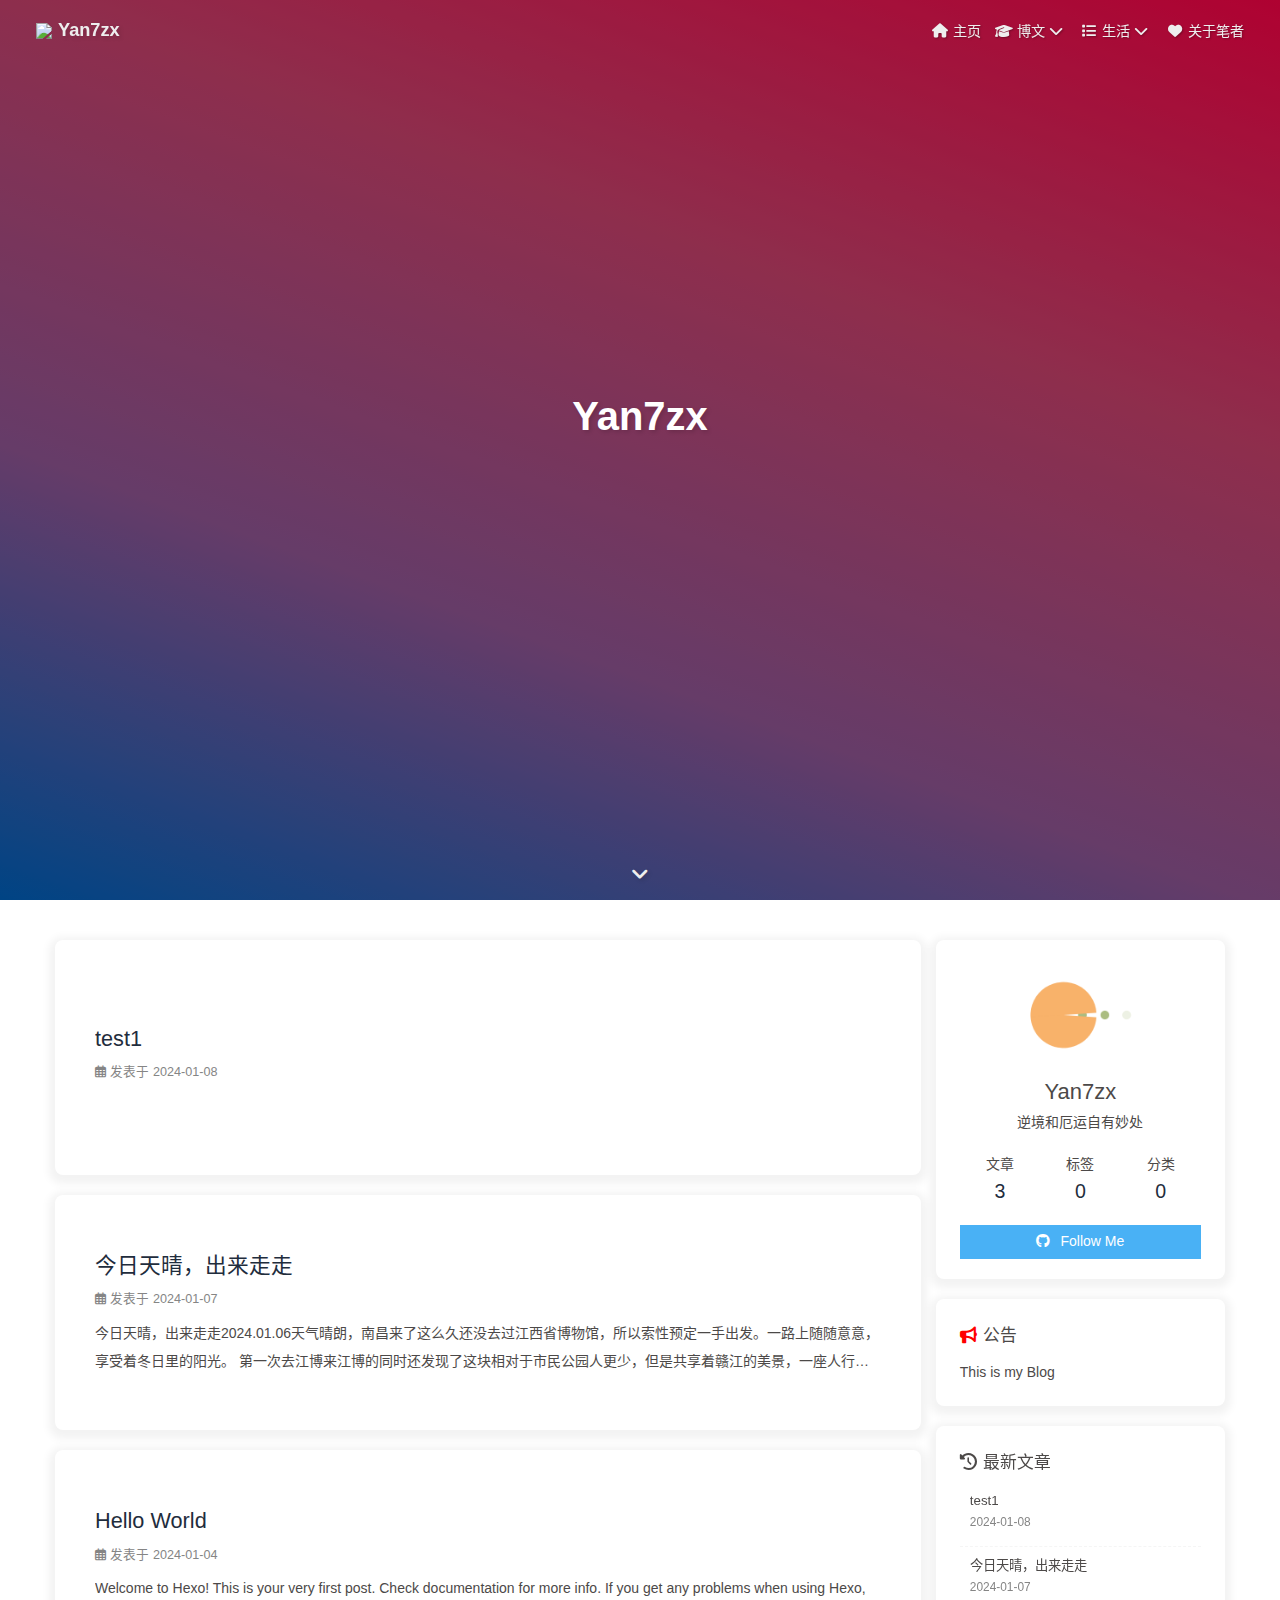
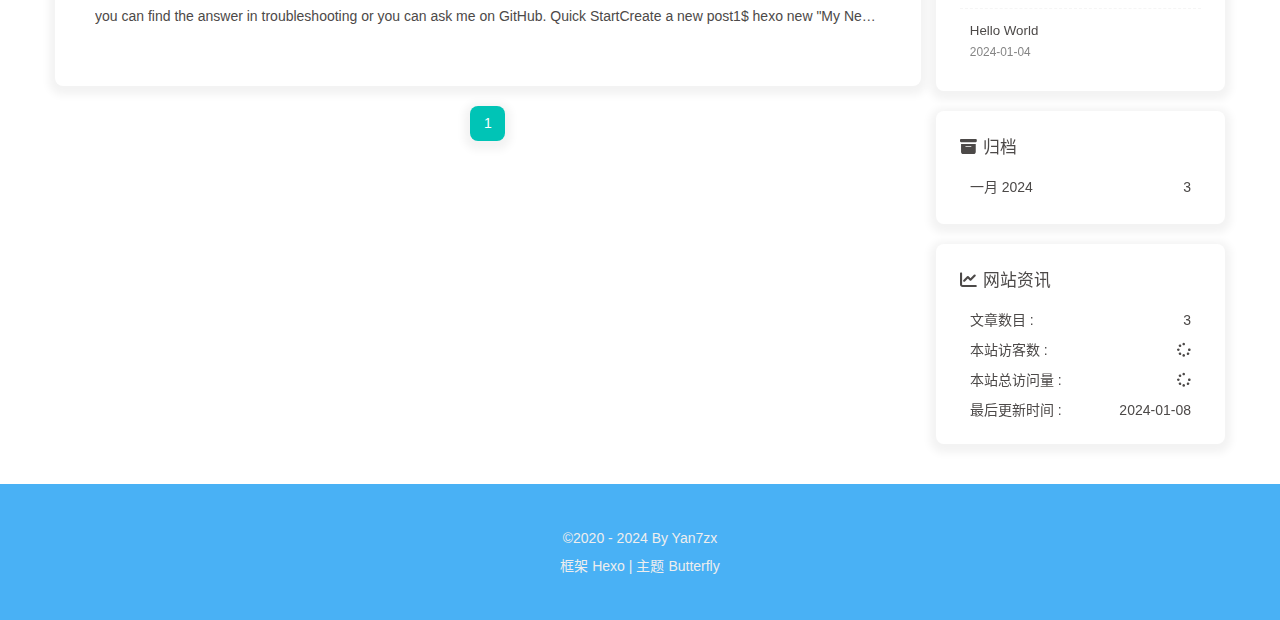
==== index.html @ a0b30475 "Site updated: 2024-01-08 22:06:23" ====
<!DOCTYPE html><html lang="zh-CN" data-theme="light"><head><meta charset="UTF-8"><meta http-equiv="X-UA-Compatible" content="IE=edge"><meta name="viewport" content="width=device-width, initial-scale=1.0,viewport-fit=cover"><title>Yan7zx - CoboTalk</title><meta name="author" content="Yan7zx"><meta name="copyright" content="Yan7zx"><meta name="format-detection" content="telephone=no"><meta name="theme-color" content="#ffffff"><meta name="description" content="逆境和厄运自有妙处">
<meta property="og:type" content="website">
<meta property="og:title" content="Yan7zx">
<meta property="og:url" content="http://example.com/index.html">
<meta property="og:site_name" content="Yan7zx">
<meta property="og:description" content="逆境和厄运自有妙处">
<meta property="og:locale" content="zh_CN">
<meta property="og:image" content="http://example.com/image/userface.jpg">
<meta property="article:author" content="Yan7zx">
<meta name="twitter:card" content="summary">
<meta name="twitter:image" content="http://example.com/image/userface.jpg"><link rel="shortcut icon" href="/img/favicon.png"><link rel="canonical" href="http://example.com/index.html"><link rel="preconnect" href="//cdn.jsdelivr.net"/><link rel="preconnect" href="//busuanzi.ibruce.info"/><link rel="stylesheet" href="/css/index.css?v=4.12.0"><link rel="stylesheet" href="https://cdn.jsdelivr.net/npm/@fortawesome/fontawesome-free@6.5.1/css/all.min.css"><link rel="stylesheet" href="https://cdn.jsdelivr.net/npm/@fancyapps/ui@5.0.32/dist/fancybox/fancybox.min.css" media="print" onload="this.media='all'"><script>const GLOBAL_CONFIG = {
  root: '/',
  algolia: undefined,
  localSearch: undefined,
  translate: undefined,
  noticeOutdate: undefined,
  highlight: {"plugin":"highlight.js","highlightCopy":true,"highlightLang":true,"highlightHeightLimit":false},
  copy: {
    success: '复制成功',
    error: '复制错误',
    noSupport: '浏览器不支持'
  },
  relativeDate: {
    homepage: false,
    post: false
  },
  runtime: '',
  dateSuffix: {
    just: '刚刚',
    min: '分钟前',
    hour: '小时前',
    day: '天前',
    month: '个月前'
  },
  copyright: undefined,
  lightbox: 'fancybox',
  Snackbar: undefined,
  infinitegrid: {
    js: 'https://cdn.jsdelivr.net/npm/@egjs/infinitegrid@4.11.0/dist/infinitegrid.min.js',
    buttonText: '加载更多'
  },
  isPhotoFigcaption: false,
  islazyload: false,
  isAnchor: false,
  percent: {
    toc: true,
    rightside: false,
  },
  autoDarkmode: false
}</script><script id="config-diff">var GLOBAL_CONFIG_SITE = {
  title: 'Yan7zx',
  isPost: false,
  isHome: true,
  isHighlightShrink: false,
  isToc: false,
  postUpdate: '2024-01-08 22:06:20'
}</script><script>(win=>{
      win.saveToLocal = {
        set: (key, value, ttl) => {
          if (ttl === 0) return
          const now = Date.now()
          const expiry = now + ttl * 86400000
          const item = {
            value,
            expiry
          }
          localStorage.setItem(key, JSON.stringify(item))
        },
      
        get: key => {
          const itemStr = localStorage.getItem(key)
      
          if (!itemStr) {
            return undefined
          }
          const item = JSON.parse(itemStr)
          const now = Date.now()
      
          if (now > item.expiry) {
            localStorage.removeItem(key)
            return undefined
          }
          return item.value
        }
      }
    
      win.getScript = (url, attr = {}) => new Promise((resolve, reject) => {
        const script = document.createElement('script')
        script.src = url
        script.async = true
        script.onerror = reject
        script.onload = script.onreadystatechange = function() {
          const loadState = this.readyState
          if (loadState && loadState !== 'loaded' && loadState !== 'complete') return
          script.onload = script.onreadystatechange = null
          resolve()
        }

        Object.keys(attr).forEach(key => {
          script.setAttribute(key, attr[key])
        })

        document.head.appendChild(script)
      })
    
      win.getCSS = (url, id = false) => new Promise((resolve, reject) => {
        const link = document.createElement('link')
        link.rel = 'stylesheet'
        link.href = url
        if (id) link.id = id
        link.onerror = reject
        link.onload = link.onreadystatechange = function() {
          const loadState = this.readyState
          if (loadState && loadState !== 'loaded' && loadState !== 'complete') return
          link.onload = link.onreadystatechange = null
          resolve()
        }
        document.head.appendChild(link)
      })
    
      win.activateDarkMode = () => {
        document.documentElement.setAttribute('data-theme', 'dark')
        if (document.querySelector('meta[name="theme-color"]') !== null) {
          document.querySelector('meta[name="theme-color"]').setAttribute('content', '#0d0d0d')
        }
      }
      win.activateLightMode = () => {
        document.documentElement.setAttribute('data-theme', 'light')
        if (document.querySelector('meta[name="theme-color"]') !== null) {
          document.querySelector('meta[name="theme-color"]').setAttribute('content', '#ffffff')
        }
      }
      const t = saveToLocal.get('theme')
    
        if (t === 'dark') activateDarkMode()
        else if (t === 'light') activateLightMode()
      
      const asideStatus = saveToLocal.get('aside-status')
      if (asideStatus !== undefined) {
        if (asideStatus === 'hide') {
          document.documentElement.classList.add('hide-aside')
        } else {
          document.documentElement.classList.remove('hide-aside')
        }
      }
    
      const detectApple = () => {
        if(/iPad|iPhone|iPod|Macintosh/.test(navigator.userAgent)){
          document.documentElement.classList.add('apple')
        }
      }
      detectApple()
    })(window)</script><meta name="generator" content="Hexo 7.0.0"></head><body><div id="sidebar"><div id="menu-mask"></div><div id="sidebar-menus"><div class="avatar-img is-center"><img src="/image/userface.jpg" onerror="onerror=null;src='/img/friend_404.gif'" alt="avatar"/></div><div class="sidebar-site-data site-data is-center"><a href="/archives/"><div class="headline">文章</div><div class="length-num">3</div></a><a href="/tags/"><div class="headline">标签</div><div class="length-num">0</div></a><a href="/categories/"><div class="headline">分类</div><div class="length-num">0</div></a></div><hr class="custom-hr"/><div class="menus_items"><div class="menus_item"><a class="site-page" href="/"><i class="fa-fw fas fa-home"></i><span> 主页</span></a></div><div class="menus_item"><a class="site-page group" href="javascript:void(0);"><i class="fa-fw fa fa-graduation-cap"></i><span> 博文</span><i class="fas fa-chevron-down"></i></a><ul class="menus_item_child"><li><a class="site-page child" href="/categories/"><i class="fa-fw fa fa-archive"></i><span> 分类</span></a></li><li><a class="site-page child" href="/tags/"><i class="fa-fw fa fa-tags"></i><span> 标签</span></a></li><li><a class="site-page child" href="/archives/"><i class="fa-fw fa fa-folder-open"></i><span> 归档</span></a></li></ul></div><div class="menus_item"><a class="site-page group" href="javascript:void(0);"><i class="fa-fw fas fa-list"></i><span> 生活</span><i class="fas fa-chevron-down"></i></a><ul class="menus_item_child"><li><a class="site-page child" href="/shuoshuo/"><i class="fa-fw fa fa-comments-o"></i><span> 分享</span></a></li><li><a class="site-page child" href="/movies/"><i class="fa-fw fas fa-video"></i><span> 影视</span></a></li></ul></div><div class="menus_item"><a class="site-page" href="/about/"><i class="fa-fw fas fa-heart"></i><span> 关于笔者</span></a></div></div></div></div><div class="page" id="body-wrap"><header class="full_page" id="page-header" style="background: linear-gradient(20deg, #0062be, #925696, #cc426e, #fb0347)"><nav id="nav"><span id="blog-info"><a href="/" title="Yan7zx"><img class="site-icon" src="/image/userface.jpg"/><span class="site-name">Yan7zx</span></a></span><div id="menus"><div class="menus_items"><div class="menus_item"><a class="site-page" href="/"><i class="fa-fw fas fa-home"></i><span> 主页</span></a></div><div class="menus_item"><a class="site-page group" href="javascript:void(0);"><i class="fa-fw fa fa-graduation-cap"></i><span> 博文</span><i class="fas fa-chevron-down"></i></a><ul class="menus_item_child"><li><a class="site-page child" href="/categories/"><i class="fa-fw fa fa-archive"></i><span> 分类</span></a></li><li><a class="site-page child" href="/tags/"><i class="fa-fw fa fa-tags"></i><span> 标签</span></a></li><li><a class="site-page child" href="/archives/"><i class="fa-fw fa fa-folder-open"></i><span> 归档</span></a></li></ul></div><div class="menus_item"><a class="site-page group" href="javascript:void(0);"><i class="fa-fw fas fa-list"></i><span> 生活</span><i class="fas fa-chevron-down"></i></a><ul class="menus_item_child"><li><a class="site-page child" href="/shuoshuo/"><i class="fa-fw fa fa-comments-o"></i><span> 分享</span></a></li><li><a class="site-page child" href="/movies/"><i class="fa-fw fas fa-video"></i><span> 影视</span></a></li></ul></div><div class="menus_item"><a class="site-page" href="/about/"><i class="fa-fw fas fa-heart"></i><span> 关于笔者</span></a></div></div><div id="toggle-menu"><a class="site-page" href="javascript:void(0);"><i class="fas fa-bars fa-fw"></i></a></div></div></nav><div id="site-info"><h1 id="site-title">Yan7zx</h1></div><div id="scroll-down"><i class="fas fa-angle-down scroll-down-effects"></i></div></header><main class="layout" id="content-inner"><div class="recent-posts" id="recent-posts"><div class="recent-post-item"><div class="recent-post-info no-cover"><a class="article-title" href="/2024/01/08/test1/" title="test1">test1</a><div class="article-meta-wrap"><span class="post-meta-date"><i class="far fa-calendar-alt"></i><span class="article-meta-label">发表于</span><time datetime="2024-01-08T13:57:30.000Z" title="发表于 2024-01-08 21:57:30">2024-01-08</time></span></div><div class="content"></div></div></div><div class="recent-post-item"><div class="recent-post-info no-cover"><a class="article-title" href="/2024/01/07/%E4%BB%8A%E6%97%A5%E5%A4%A9%E6%99%B4%EF%BC%8C%E5%87%BA%E6%9D%A5%E8%B5%B0%E8%B5%B0/" title="今日天晴，出来走走">今日天晴，出来走走</a><div class="article-meta-wrap"><span class="post-meta-date"><i class="far fa-calendar-alt"></i><span class="article-meta-label">发表于</span><time datetime="2024-01-06T18:16:15.000Z" title="发表于 2024-01-07 02:16:15">2024-01-07</time></span></div><div class="content">今日天晴，出来走走2024.01.06天气晴朗，南昌来了这么久还没去过江西省博物馆，所以索性预定一手出发。一路上随随意意，享受着冬日里的阳光。
第一次去江博来江博的同时还发现了这块相对于市民公园人更少，但是共享着赣江的美景，一座人行天桥横跨在博物馆和赣江边。如果有无人机的同学来这应该挺喜欢的，天然的塔台。🤒
吃点什么神奇的路线</div></div></div><div class="recent-post-item"><div class="recent-post-info no-cover"><a class="article-title" href="/2024/01/04/hello-world/" title="Hello World">Hello World</a><div class="article-meta-wrap"><span class="post-meta-date"><i class="far fa-calendar-alt"></i><span class="article-meta-label">发表于</span><time datetime="2024-01-03T17:55:05.875Z" title="发表于 2024-01-04 01:55:05">2024-01-04</time></span></div><div class="content">Welcome to Hexo! This is your very first post. Check documentation for more info. If you get any problems when using Hexo, you can find the answer in troubleshooting or you can ask me on GitHub.
Quick StartCreate a new post1$ hexo new &quot;My New Post&quot;

More info: Writing
Run server1$ hexo server

More info: Server
Generate static files1$ hexo generate

More info: Generating
Deploy to remote sites1$ hexo deploy

More info: Deployment
</div></div></div><nav id="pagination"><div class="pagination"><span class="page-number current">1</span></div></nav></div><div class="aside-content" id="aside-content"><div class="card-widget card-info"><div class="is-center"><div class="avatar-img"><img src="/image/userface.jpg" onerror="this.onerror=null;this.src='/img/friend_404.gif'" alt="avatar"/></div><div class="author-info__name">Yan7zx</div><div class="author-info__description">逆境和厄运自有妙处</div></div><div class="card-info-data site-data is-center"><a href="/archives/"><div class="headline">文章</div><div class="length-num">3</div></a><a href="/tags/"><div class="headline">标签</div><div class="length-num">0</div></a><a href="/categories/"><div class="headline">分类</div><div class="length-num">0</div></a></div><a id="card-info-btn" target="_blank" rel="noopener" href="https://github.com/xxxxxx"><i class="fab fa-github"></i><span>Follow Me</span></a></div><div class="card-widget card-announcement"><div class="item-headline"><i class="fas fa-bullhorn fa-shake"></i><span>公告</span></div><div class="announcement_content">This is my Blog</div></div><div class="sticky_layout"><div class="card-widget card-recent-post"><div class="item-headline"><i class="fas fa-history"></i><span>最新文章</span></div><div class="aside-list"><div class="aside-list-item no-cover"><div class="content"><a class="title" href="/2024/01/08/test1/" title="test1">test1</a><time datetime="2024-01-08T13:57:30.000Z" title="发表于 2024-01-08 21:57:30">2024-01-08</time></div></div><div class="aside-list-item no-cover"><div class="content"><a class="title" href="/2024/01/07/%E4%BB%8A%E6%97%A5%E5%A4%A9%E6%99%B4%EF%BC%8C%E5%87%BA%E6%9D%A5%E8%B5%B0%E8%B5%B0/" title="今日天晴，出来走走">今日天晴，出来走走</a><time datetime="2024-01-06T18:16:15.000Z" title="发表于 2024-01-07 02:16:15">2024-01-07</time></div></div><div class="aside-list-item no-cover"><div class="content"><a class="title" href="/2024/01/04/hello-world/" title="Hello World">Hello World</a><time datetime="2024-01-03T17:55:05.875Z" title="发表于 2024-01-04 01:55:05">2024-01-04</time></div></div></div></div><div class="card-widget card-archives"><div class="item-headline"><i class="fas fa-archive"></i><span>归档</span></div><ul class="card-archive-list"><li class="card-archive-list-item"><a class="card-archive-list-link" href="/archives/2024/01/"><span class="card-archive-list-date">一月 2024</span><span class="card-archive-list-count">3</span></a></li></ul></div><div class="card-widget card-webinfo"><div class="item-headline"><i class="fas fa-chart-line"></i><span>网站资讯</span></div><div class="webinfo"><div class="webinfo-item"><div class="item-name">文章数目 :</div><div class="item-count">3</div></div><div class="webinfo-item"><div class="item-name">本站访客数 :</div><div class="item-count" id="busuanzi_value_site_uv"><i class="fa-solid fa-spinner fa-spin"></i></div></div><div class="webinfo-item"><div class="item-name">本站总访问量 :</div><div class="item-count" id="busuanzi_value_site_pv"><i class="fa-solid fa-spinner fa-spin"></i></div></div><div class="webinfo-item"><div class="item-name">最后更新时间 :</div><div class="item-count" id="last-push-date" data-lastPushDate="2024-01-08T14:06:20.533Z"><i class="fa-solid fa-spinner fa-spin"></i></div></div></div></div></div></div></main><footer id="footer"><div id="footer-wrap"><div class="copyright">&copy;2020 - 2024 By Yan7zx</div><div class="framework-info"><span>框架 </span><a target="_blank" rel="noopener" href="https://hexo.io">Hexo</a><span class="footer-separator">|</span><span>主题 </span><a target="_blank" rel="noopener" href="https://github.com/jerryc127/hexo-theme-butterfly">Butterfly</a></div></div></footer></div><div id="rightside"><div id="rightside-config-hide"><button id="darkmode" type="button" title="浅色和深色模式转换"><i class="fas fa-adjust"></i></button><button id="hide-aside-btn" type="button" title="单栏和双栏切换"><i class="fas fa-arrows-alt-h"></i></button></div><div id="rightside-config-show"><button id="rightside-config" type="button" title="设置"><i class="fas fa-cog fa-spin"></i></button><button id="go-up" type="button" title="回到顶部"><span class="scroll-percent"></span><i class="fas fa-arrow-up"></i></button></div></div><div><script src="/js/utils.js?v=4.12.0"></script><script src="/js/main.js?v=4.12.0"></script><script src="https://cdn.jsdelivr.net/npm/@fancyapps/ui@5.0.32/dist/fancybox/fancybox.umd.min.js"></script><div class="js-pjax"></div><script async data-pjax src="//busuanzi.ibruce.info/busuanzi/2.3/busuanzi.pure.mini.js"></script></div></body></html>
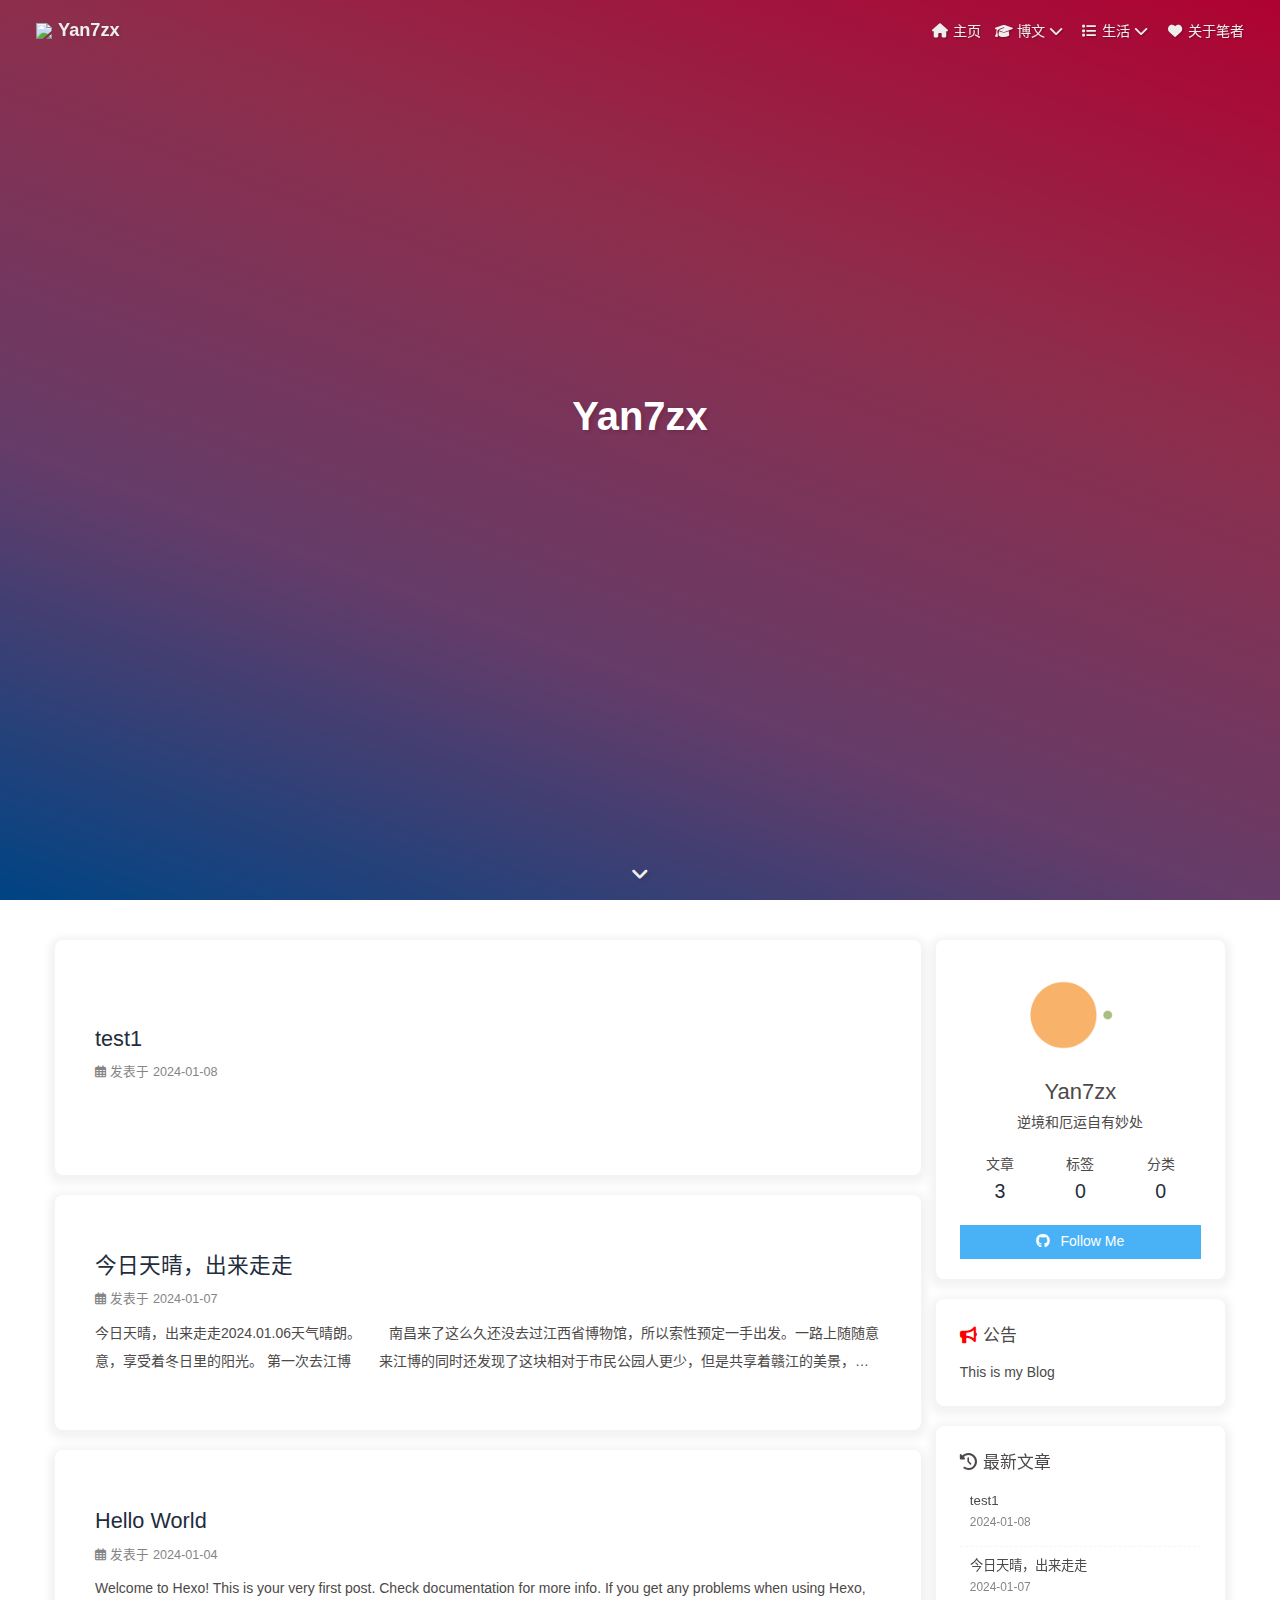
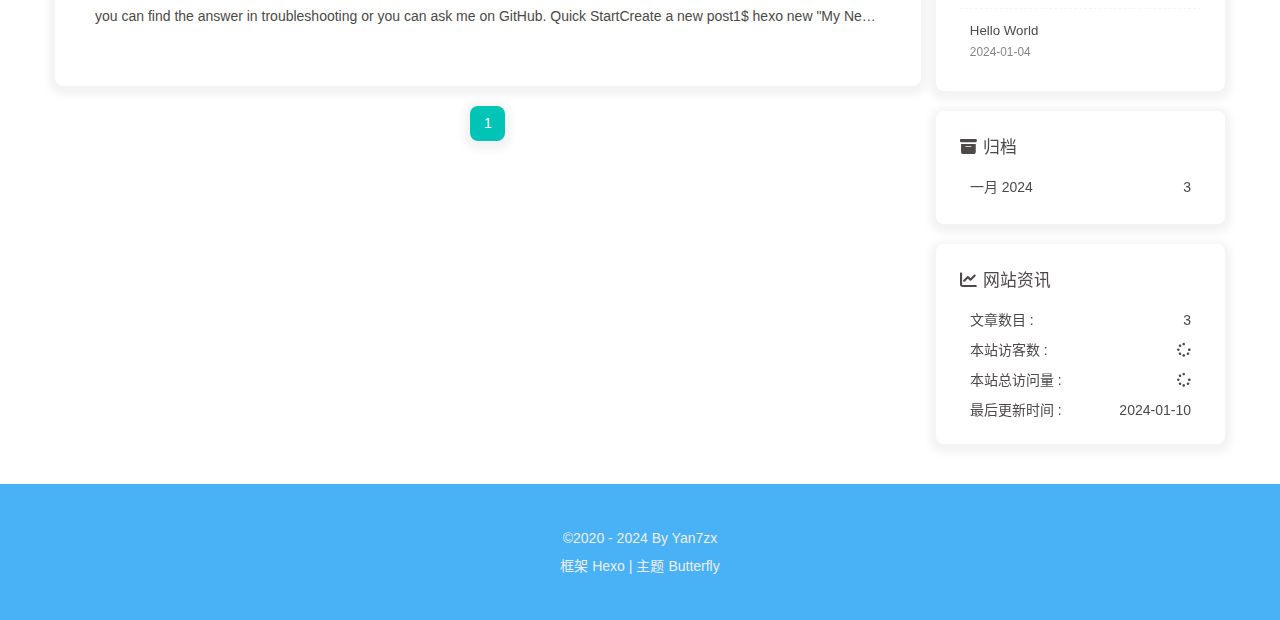
==== commit 6aa5c2b3: "Site updated: 2024-01-10 16:26:43" ====
--- a/index.html
+++ b/index.html
@@ -53,7 +53,7 @@
   isHome: true,
   isHighlightShrink: false,
   isToc: false,
-  postUpdate: '2024-01-08 22:06:20'
+  postUpdate: '2024-01-10 16:26:41'
 }</script><script>(win=>{
       win.saveToLocal = {
         set: (key, value, ttl) => {
@@ -150,8 +150,8 @@
         }
       }
       detectApple()
-    })(window)</script><meta name="generator" content="Hexo 7.0.0"></head><body><div id="sidebar"><div id="menu-mask"></div><div id="sidebar-menus"><div class="avatar-img is-center"><img src="/image/userface.jpg" onerror="onerror=null;src='/img/friend_404.gif'" alt="avatar"/></div><div class="sidebar-site-data site-data is-center"><a href="/archives/"><div class="headline">文章</div><div class="length-num">3</div></a><a href="/tags/"><div class="headline">标签</div><div class="length-num">0</div></a><a href="/categories/"><div class="headline">分类</div><div class="length-num">0</div></a></div><hr class="custom-hr"/><div class="menus_items"><div class="menus_item"><a class="site-page" href="/"><i class="fa-fw fas fa-home"></i><span> 主页</span></a></div><div class="menus_item"><a class="site-page group" href="javascript:void(0);"><i class="fa-fw fa fa-graduation-cap"></i><span> 博文</span><i class="fas fa-chevron-down"></i></a><ul class="menus_item_child"><li><a class="site-page child" href="/categories/"><i class="fa-fw fa fa-archive"></i><span> 分类</span></a></li><li><a class="site-page child" href="/tags/"><i class="fa-fw fa fa-tags"></i><span> 标签</span></a></li><li><a class="site-page child" href="/archives/"><i class="fa-fw fa fa-folder-open"></i><span> 归档</span></a></li></ul></div><div class="menus_item"><a class="site-page group" href="javascript:void(0);"><i class="fa-fw fas fa-list"></i><span> 生活</span><i class="fas fa-chevron-down"></i></a><ul class="menus_item_child"><li><a class="site-page child" href="/shuoshuo/"><i class="fa-fw fa fa-comments-o"></i><span> 分享</span></a></li><li><a class="site-page child" href="/movies/"><i class="fa-fw fas fa-video"></i><span> 影视</span></a></li></ul></div><div class="menus_item"><a class="site-page" href="/about/"><i class="fa-fw fas fa-heart"></i><span> 关于笔者</span></a></div></div></div></div><div class="page" id="body-wrap"><header class="full_page" id="page-header" style="background: linear-gradient(20deg, #0062be, #925696, #cc426e, #fb0347)"><nav id="nav"><span id="blog-info"><a href="/" title="Yan7zx"><img class="site-icon" src="/image/userface.jpg"/><span class="site-name">Yan7zx</span></a></span><div id="menus"><div class="menus_items"><div class="menus_item"><a class="site-page" href="/"><i class="fa-fw fas fa-home"></i><span> 主页</span></a></div><div class="menus_item"><a class="site-page group" href="javascript:void(0);"><i class="fa-fw fa fa-graduation-cap"></i><span> 博文</span><i class="fas fa-chevron-down"></i></a><ul class="menus_item_child"><li><a class="site-page child" href="/categories/"><i class="fa-fw fa fa-archive"></i><span> 分类</span></a></li><li><a class="site-page child" href="/tags/"><i class="fa-fw fa fa-tags"></i><span> 标签</span></a></li><li><a class="site-page child" href="/archives/"><i class="fa-fw fa fa-folder-open"></i><span> 归档</span></a></li></ul></div><div class="menus_item"><a class="site-page group" href="javascript:void(0);"><i class="fa-fw fas fa-list"></i><span> 生活</span><i class="fas fa-chevron-down"></i></a><ul class="menus_item_child"><li><a class="site-page child" href="/shuoshuo/"><i class="fa-fw fa fa-comments-o"></i><span> 分享</span></a></li><li><a class="site-page child" href="/movies/"><i class="fa-fw fas fa-video"></i><span> 影视</span></a></li></ul></div><div class="menus_item"><a class="site-page" href="/about/"><i class="fa-fw fas fa-heart"></i><span> 关于笔者</span></a></div></div><div id="toggle-menu"><a class="site-page" href="javascript:void(0);"><i class="fas fa-bars fa-fw"></i></a></div></div></nav><div id="site-info"><h1 id="site-title">Yan7zx</h1></div><div id="scroll-down"><i class="fas fa-angle-down scroll-down-effects"></i></div></header><main class="layout" id="content-inner"><div class="recent-posts" id="recent-posts"><div class="recent-post-item"><div class="recent-post-info no-cover"><a class="article-title" href="/2024/01/08/test1/" title="test1">test1</a><div class="article-meta-wrap"><span class="post-meta-date"><i class="far fa-calendar-alt"></i><span class="article-meta-label">发表于</span><time datetime="2024-01-08T13:57:30.000Z" title="发表于 2024-01-08 21:57:30">2024-01-08</time></span></div><div class="content"></div></div></div><div class="recent-post-item"><div class="recent-post-info no-cover"><a class="article-title" href="/2024/01/07/%E4%BB%8A%E6%97%A5%E5%A4%A9%E6%99%B4%EF%BC%8C%E5%87%BA%E6%9D%A5%E8%B5%B0%E8%B5%B0/" title="今日天晴，出来走走">今日天晴，出来走走</a><div class="article-meta-wrap"><span class="post-meta-date"><i class="far fa-calendar-alt"></i><span class="article-meta-label">发表于</span><time datetime="2024-01-06T18:16:15.000Z" title="发表于 2024-01-07 02:16:15">2024-01-07</time></span></div><div class="content">今日天晴，出来走走2024.01.06天气晴朗，南昌来了这么久还没去过江西省博物馆，所以索性预定一手出发。一路上随随意意，享受着冬日里的阳光。
-第一次去江博来江博的同时还发现了这块相对于市民公园人更少，但是共享着赣江的美景，一座人行天桥横跨在博物馆和赣江边。如果有无人机的同学来这应该挺喜欢的，天然的塔台。🤒
+    })(window)</script><meta name="generator" content="Hexo 7.0.0"></head><body><div id="sidebar"><div id="menu-mask"></div><div id="sidebar-menus"><div class="avatar-img is-center"><img src="/image/userface.jpg" onerror="onerror=null;src='/img/friend_404.gif'" alt="avatar"/></div><div class="sidebar-site-data site-data is-center"><a href="/archives/"><div class="headline">文章</div><div class="length-num">3</div></a><a href="/tags/"><div class="headline">标签</div><div class="length-num">0</div></a><a href="/categories/"><div class="headline">分类</div><div class="length-num">0</div></a></div><hr class="custom-hr"/><div class="menus_items"><div class="menus_item"><a class="site-page" href="/"><i class="fa-fw fas fa-home"></i><span> 主页</span></a></div><div class="menus_item"><a class="site-page group" href="javascript:void(0);"><i class="fa-fw fa fa-graduation-cap"></i><span> 博文</span><i class="fas fa-chevron-down"></i></a><ul class="menus_item_child"><li><a class="site-page child" href="/categories/"><i class="fa-fw fa fa-archive"></i><span> 分类</span></a></li><li><a class="site-page child" href="/tags/"><i class="fa-fw fa fa-tags"></i><span> 标签</span></a></li><li><a class="site-page child" href="/archives/"><i class="fa-fw fa fa-folder-open"></i><span> 归档</span></a></li></ul></div><div class="menus_item"><a class="site-page group" href="javascript:void(0);"><i class="fa-fw fas fa-list"></i><span> 生活</span><i class="fas fa-chevron-down"></i></a><ul class="menus_item_child"><li><a class="site-page child" href="/shuoshuo/"><i class="fa-fw fa fa-comments-o"></i><span> 分享</span></a></li><li><a class="site-page child" href="/movies/"><i class="fa-fw fas fa-video"></i><span> 影视</span></a></li></ul></div><div class="menus_item"><a class="site-page" href="/about/"><i class="fa-fw fas fa-heart"></i><span> 关于笔者</span></a></div></div></div></div><div class="page" id="body-wrap"><header class="full_page" id="page-header" style="background: linear-gradient(20deg, #0062be, #925696, #cc426e, #fb0347)"><nav id="nav"><span id="blog-info"><a href="/" title="Yan7zx"><img class="site-icon" src="/image/userface.jpg"/><span class="site-name">Yan7zx</span></a></span><div id="menus"><div class="menus_items"><div class="menus_item"><a class="site-page" href="/"><i class="fa-fw fas fa-home"></i><span> 主页</span></a></div><div class="menus_item"><a class="site-page group" href="javascript:void(0);"><i class="fa-fw fa fa-graduation-cap"></i><span> 博文</span><i class="fas fa-chevron-down"></i></a><ul class="menus_item_child"><li><a class="site-page child" href="/categories/"><i class="fa-fw fa fa-archive"></i><span> 分类</span></a></li><li><a class="site-page child" href="/tags/"><i class="fa-fw fa fa-tags"></i><span> 标签</span></a></li><li><a class="site-page child" href="/archives/"><i class="fa-fw fa fa-folder-open"></i><span> 归档</span></a></li></ul></div><div class="menus_item"><a class="site-page group" href="javascript:void(0);"><i class="fa-fw fas fa-list"></i><span> 生活</span><i class="fas fa-chevron-down"></i></a><ul class="menus_item_child"><li><a class="site-page child" href="/shuoshuo/"><i class="fa-fw fa fa-comments-o"></i><span> 分享</span></a></li><li><a class="site-page child" href="/movies/"><i class="fa-fw fas fa-video"></i><span> 影视</span></a></li></ul></div><div class="menus_item"><a class="site-page" href="/about/"><i class="fa-fw fas fa-heart"></i><span> 关于笔者</span></a></div></div><div id="toggle-menu"><a class="site-page" href="javascript:void(0);"><i class="fas fa-bars fa-fw"></i></a></div></div></nav><div id="site-info"><h1 id="site-title">Yan7zx</h1></div><div id="scroll-down"><i class="fas fa-angle-down scroll-down-effects"></i></div></header><main class="layout" id="content-inner"><div class="recent-posts" id="recent-posts"><div class="recent-post-item"><div class="recent-post-info no-cover"><a class="article-title" href="/2024/01/08/test1/" title="test1">test1</a><div class="article-meta-wrap"><span class="post-meta-date"><i class="far fa-calendar-alt"></i><span class="article-meta-label">发表于</span><time datetime="2024-01-08T13:57:30.000Z" title="发表于 2024-01-08 21:57:30">2024-01-08</time></span></div><div class="content"></div></div></div><div class="recent-post-item"><div class="recent-post-info no-cover"><a class="article-title" href="/2024/01/07/%E4%BB%8A%E6%97%A5%E5%A4%A9%E6%99%B4%EF%BC%8C%E5%87%BA%E6%9D%A5%E8%B5%B0%E8%B5%B0/" title="今日天晴，出来走走">今日天晴，出来走走</a><div class="article-meta-wrap"><span class="post-meta-date"><i class="far fa-calendar-alt"></i><span class="article-meta-label">发表于</span><time datetime="2024-01-06T18:16:15.000Z" title="发表于 2024-01-07 02:16:15">2024-01-07</time></span></div><div class="content">今日天晴，出来走走2024.01.06天气晴朗。&emsp;&emsp;南昌来了这么久还没去过江西省博物馆，所以索性预定一手出发。一路上随随意意，享受着冬日里的阳光。
+第一次去江博&emsp;&emsp;来江博的同时还发现了这块相对于市民公园人更少，但是共享着赣江的美景，一座人行天桥横跨在博物馆和赣江边。如果有无人机的同学来这应该挺喜欢的，天然的塔台。🤒&emsp;&emsp;这次随便逛了下里面的展厅，总结而言看到了青铜器、景德镇瓷器等器物。想看下古代服饰没找到，也不知道是不是没找对展厅。对服装感兴趣还是最近买秋冬装看了太多衣服，所以好奇古人对服装的审美。以下分享两个镇馆之宝。  
 吃点什么神奇的路线</div></div></div><div class="recent-post-item"><div class="recent-post-info no-cover"><a class="article-title" href="/2024/01/04/hello-world/" title="Hello World">Hello World</a><div class="article-meta-wrap"><span class="post-meta-date"><i class="far fa-calendar-alt"></i><span class="article-meta-label">发表于</span><time datetime="2024-01-03T17:55:05.875Z" title="发表于 2024-01-04 01:55:05">2024-01-04</time></span></div><div class="content">Welcome to Hexo! This is your very first post. Check documentation for more info. If you get any problems when using Hexo, you can find the answer in troubleshooting or you can ask me on GitHub.
 Quick StartCreate a new post1$ hexo new &quot;My New Post&quot;
 
@@ -165,4 +165,4 @@
 Deploy to remote sites1$ hexo deploy
 
 More info: Deployment
-</div></div></div><nav id="pagination"><div class="pagination"><span class="page-number current">1</span></div></nav></div><div class="aside-content" id="aside-content"><div class="card-widget card-info"><div class="is-center"><div class="avatar-img"><img src="/image/userface.jpg" onerror="this.onerror=null;this.src='/img/friend_404.gif'" alt="avatar"/></div><div class="author-info__name">Yan7zx</div><div class="author-info__description">逆境和厄运自有妙处</div></div><div class="card-info-data site-data is-center"><a href="/archives/"><div class="headline">文章</div><div class="length-num">3</div></a><a href="/tags/"><div class="headline">标签</div><div class="length-num">0</div></a><a href="/categories/"><div class="headline">分类</div><div class="length-num">0</div></a></div><a id="card-info-btn" target="_blank" rel="noopener" href="https://github.com/xxxxxx"><i class="fab fa-github"></i><span>Follow Me</span></a></div><div class="card-widget card-announcement"><div class="item-headline"><i class="fas fa-bullhorn fa-shake"></i><span>公告</span></div><div class="announcement_content">This is my Blog</div></div><div class="sticky_layout"><div class="card-widget card-recent-post"><div class="item-headline"><i class="fas fa-history"></i><span>最新文章</span></div><div class="aside-list"><div class="aside-list-item no-cover"><div class="content"><a class="title" href="/2024/01/08/test1/" title="test1">test1</a><time datetime="2024-01-08T13:57:30.000Z" title="发表于 2024-01-08 21:57:30">2024-01-08</time></div></div><div class="aside-list-item no-cover"><div class="content"><a class="title" href="/2024/01/07/%E4%BB%8A%E6%97%A5%E5%A4%A9%E6%99%B4%EF%BC%8C%E5%87%BA%E6%9D%A5%E8%B5%B0%E8%B5%B0/" title="今日天晴，出来走走">今日天晴，出来走走</a><time datetime="2024-01-06T18:16:15.000Z" title="发表于 2024-01-07 02:16:15">2024-01-07</time></div></div><div class="aside-list-item no-cover"><div class="content"><a class="title" href="/2024/01/04/hello-world/" title="Hello World">Hello World</a><time datetime="2024-01-03T17:55:05.875Z" title="发表于 2024-01-04 01:55:05">2024-01-04</time></div></div></div></div><div class="card-widget card-archives"><div class="item-headline"><i class="fas fa-archive"></i><span>归档</span></div><ul class="card-archive-list"><li class="card-archive-list-item"><a class="card-archive-list-link" href="/archives/2024/01/"><span class="card-archive-list-date">一月 2024</span><span class="card-archive-list-count">3</span></a></li></ul></div><div class="card-widget card-webinfo"><div class="item-headline"><i class="fas fa-chart-line"></i><span>网站资讯</span></div><div class="webinfo"><div class="webinfo-item"><div class="item-name">文章数目 :</div><div class="item-count">3</div></div><div class="webinfo-item"><div class="item-name">本站访客数 :</div><div class="item-count" id="busuanzi_value_site_uv"><i class="fa-solid fa-spinner fa-spin"></i></div></div><div class="webinfo-item"><div class="item-name">本站总访问量 :</div><div class="item-count" id="busuanzi_value_site_pv"><i class="fa-solid fa-spinner fa-spin"></i></div></div><div class="webinfo-item"><div class="item-name">最后更新时间 :</div><div class="item-count" id="last-push-date" data-lastPushDate="2024-01-08T14:06:20.533Z"><i class="fa-solid fa-spinner fa-spin"></i></div></div></div></div></div></div></main><footer id="footer"><div id="footer-wrap"><div class="copyright">&copy;2020 - 2024 By Yan7zx</div><div class="framework-info"><span>框架 </span><a target="_blank" rel="noopener" href="https://hexo.io">Hexo</a><span class="footer-separator">|</span><span>主题 </span><a target="_blank" rel="noopener" href="https://github.com/jerryc127/hexo-theme-butterfly">Butterfly</a></div></div></footer></div><div id="rightside"><div id="rightside-config-hide"><button id="darkmode" type="button" title="浅色和深色模式转换"><i class="fas fa-adjust"></i></button><button id="hide-aside-btn" type="button" title="单栏和双栏切换"><i class="fas fa-arrows-alt-h"></i></button></div><div id="rightside-config-show"><button id="rightside-config" type="button" title="设置"><i class="fas fa-cog fa-spin"></i></button><button id="go-up" type="button" title="回到顶部"><span class="scroll-percent"></span><i class="fas fa-arrow-up"></i></button></div></div><div><script src="/js/utils.js?v=4.12.0"></script><script src="/js/main.js?v=4.12.0"></script><script src="https://cdn.jsdelivr.net/npm/@fancyapps/ui@5.0.32/dist/fancybox/fancybox.umd.min.js"></script><div class="js-pjax"></div><script async data-pjax src="//busuanzi.ibruce.info/busuanzi/2.3/busuanzi.pure.mini.js"></script></div></body></html>+</div></div></div><nav id="pagination"><div class="pagination"><span class="page-number current">1</span></div></nav></div><div class="aside-content" id="aside-content"><div class="card-widget card-info"><div class="is-center"><div class="avatar-img"><img src="/image/userface.jpg" onerror="this.onerror=null;this.src='/img/friend_404.gif'" alt="avatar"/></div><div class="author-info__name">Yan7zx</div><div class="author-info__description">逆境和厄运自有妙处</div></div><div class="card-info-data site-data is-center"><a href="/archives/"><div class="headline">文章</div><div class="length-num">3</div></a><a href="/tags/"><div class="headline">标签</div><div class="length-num">0</div></a><a href="/categories/"><div class="headline">分类</div><div class="length-num">0</div></a></div><a id="card-info-btn" target="_blank" rel="noopener" href="https://github.com/xxxxxx"><i class="fab fa-github"></i><span>Follow Me</span></a></div><div class="card-widget card-announcement"><div class="item-headline"><i class="fas fa-bullhorn fa-shake"></i><span>公告</span></div><div class="announcement_content">This is my Blog</div></div><div class="sticky_layout"><div class="card-widget card-recent-post"><div class="item-headline"><i class="fas fa-history"></i><span>最新文章</span></div><div class="aside-list"><div class="aside-list-item no-cover"><div class="content"><a class="title" href="/2024/01/08/test1/" title="test1">test1</a><time datetime="2024-01-08T13:57:30.000Z" title="发表于 2024-01-08 21:57:30">2024-01-08</time></div></div><div class="aside-list-item no-cover"><div class="content"><a class="title" href="/2024/01/07/%E4%BB%8A%E6%97%A5%E5%A4%A9%E6%99%B4%EF%BC%8C%E5%87%BA%E6%9D%A5%E8%B5%B0%E8%B5%B0/" title="今日天晴，出来走走">今日天晴，出来走走</a><time datetime="2024-01-06T18:16:15.000Z" title="发表于 2024-01-07 02:16:15">2024-01-07</time></div></div><div class="aside-list-item no-cover"><div class="content"><a class="title" href="/2024/01/04/hello-world/" title="Hello World">Hello World</a><time datetime="2024-01-03T17:55:05.875Z" title="发表于 2024-01-04 01:55:05">2024-01-04</time></div></div></div></div><div class="card-widget card-archives"><div class="item-headline"><i class="fas fa-archive"></i><span>归档</span></div><ul class="card-archive-list"><li class="card-archive-list-item"><a class="card-archive-list-link" href="/archives/2024/01/"><span class="card-archive-list-date">一月 2024</span><span class="card-archive-list-count">3</span></a></li></ul></div><div class="card-widget card-webinfo"><div class="item-headline"><i class="fas fa-chart-line"></i><span>网站资讯</span></div><div class="webinfo"><div class="webinfo-item"><div class="item-name">文章数目 :</div><div class="item-count">3</div></div><div class="webinfo-item"><div class="item-name">本站访客数 :</div><div class="item-count" id="busuanzi_value_site_uv"><i class="fa-solid fa-spinner fa-spin"></i></div></div><div class="webinfo-item"><div class="item-name">本站总访问量 :</div><div class="item-count" id="busuanzi_value_site_pv"><i class="fa-solid fa-spinner fa-spin"></i></div></div><div class="webinfo-item"><div class="item-name">最后更新时间 :</div><div class="item-count" id="last-push-date" data-lastPushDate="2024-01-10T08:26:41.045Z"><i class="fa-solid fa-spinner fa-spin"></i></div></div></div></div></div></div></main><footer id="footer"><div id="footer-wrap"><div class="copyright">&copy;2020 - 2024 By Yan7zx</div><div class="framework-info"><span>框架 </span><a target="_blank" rel="noopener" href="https://hexo.io">Hexo</a><span class="footer-separator">|</span><span>主题 </span><a target="_blank" rel="noopener" href="https://github.com/jerryc127/hexo-theme-butterfly">Butterfly</a></div></div></footer></div><div id="rightside"><div id="rightside-config-hide"><button id="darkmode" type="button" title="浅色和深色模式转换"><i class="fas fa-adjust"></i></button><button id="hide-aside-btn" type="button" title="单栏和双栏切换"><i class="fas fa-arrows-alt-h"></i></button></div><div id="rightside-config-show"><button id="rightside-config" type="button" title="设置"><i class="fas fa-cog fa-spin"></i></button><button id="go-up" type="button" title="回到顶部"><span class="scroll-percent"></span><i class="fas fa-arrow-up"></i></button></div></div><div><script src="/js/utils.js?v=4.12.0"></script><script src="/js/main.js?v=4.12.0"></script><script src="https://cdn.jsdelivr.net/npm/@fancyapps/ui@5.0.32/dist/fancybox/fancybox.umd.min.js"></script><div class="js-pjax"></div><script async data-pjax src="//busuanzi.ibruce.info/busuanzi/2.3/busuanzi.pure.mini.js"></script></div></body></html>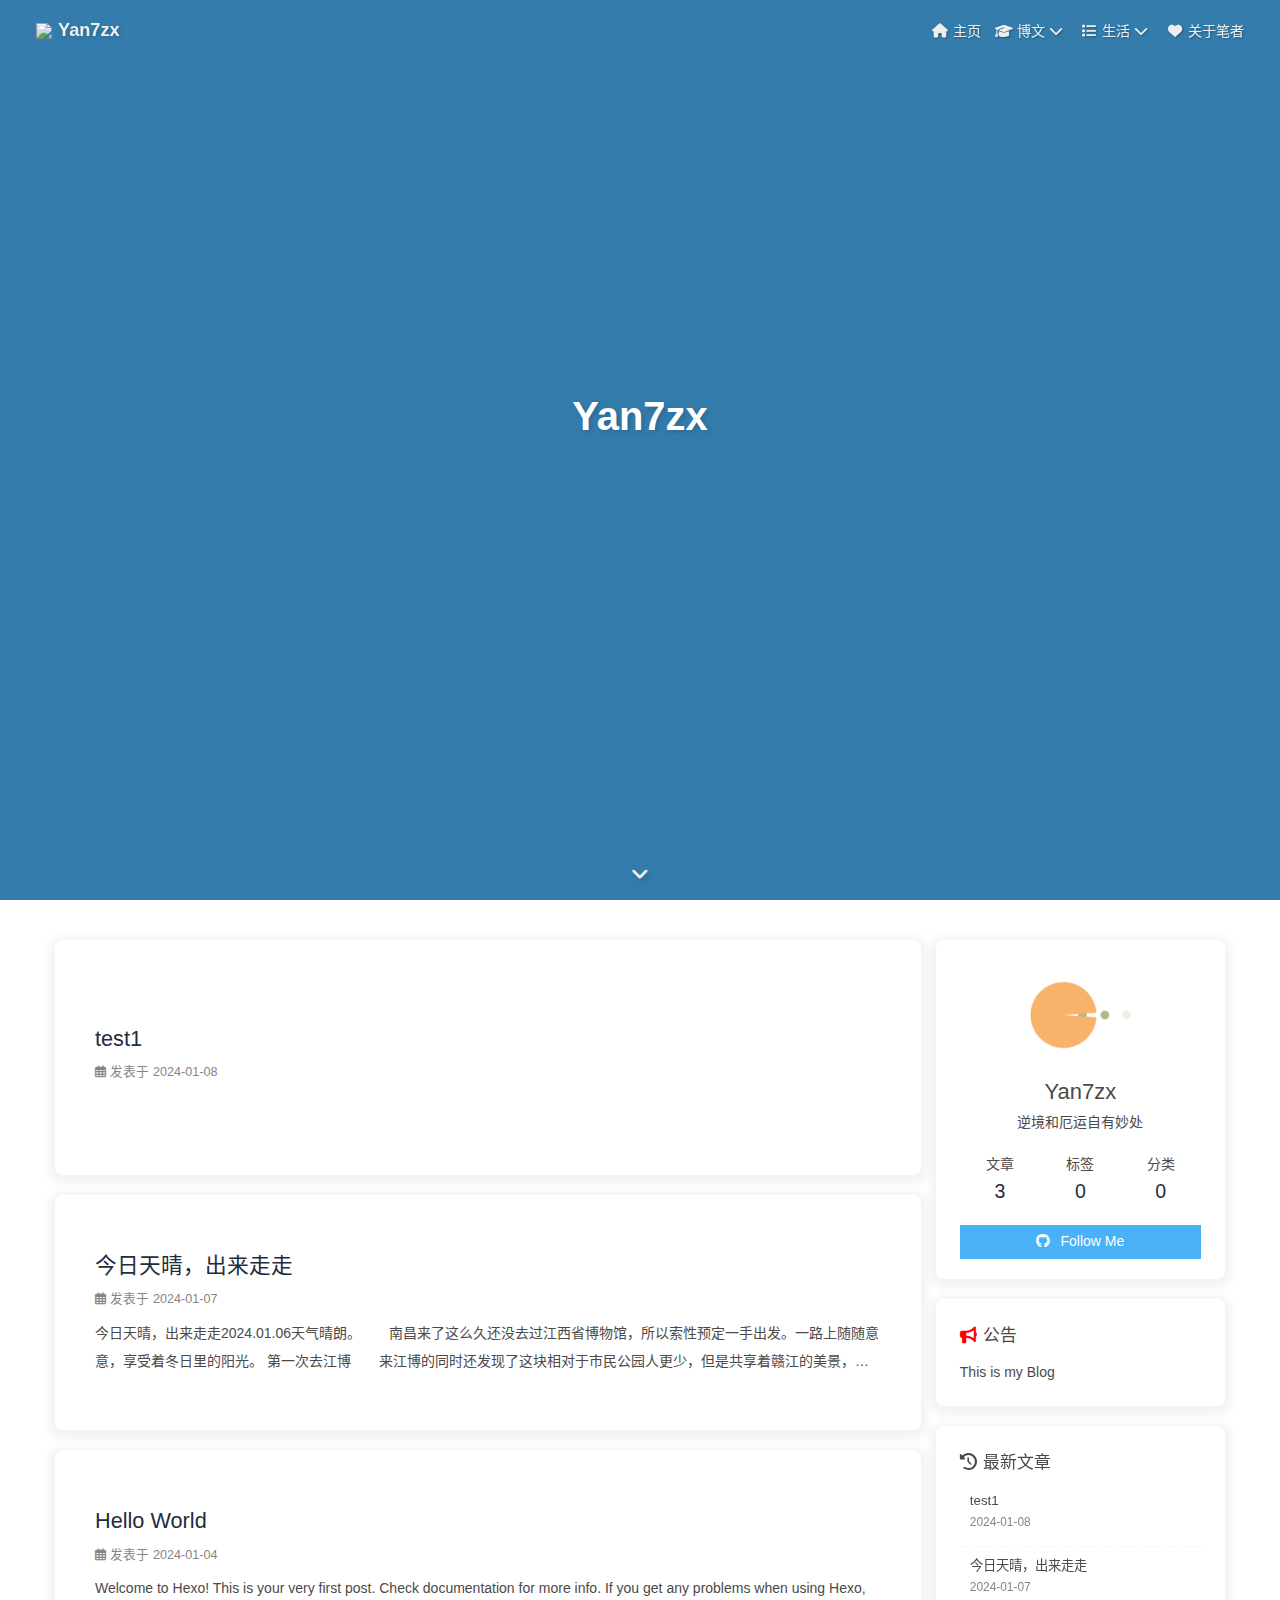
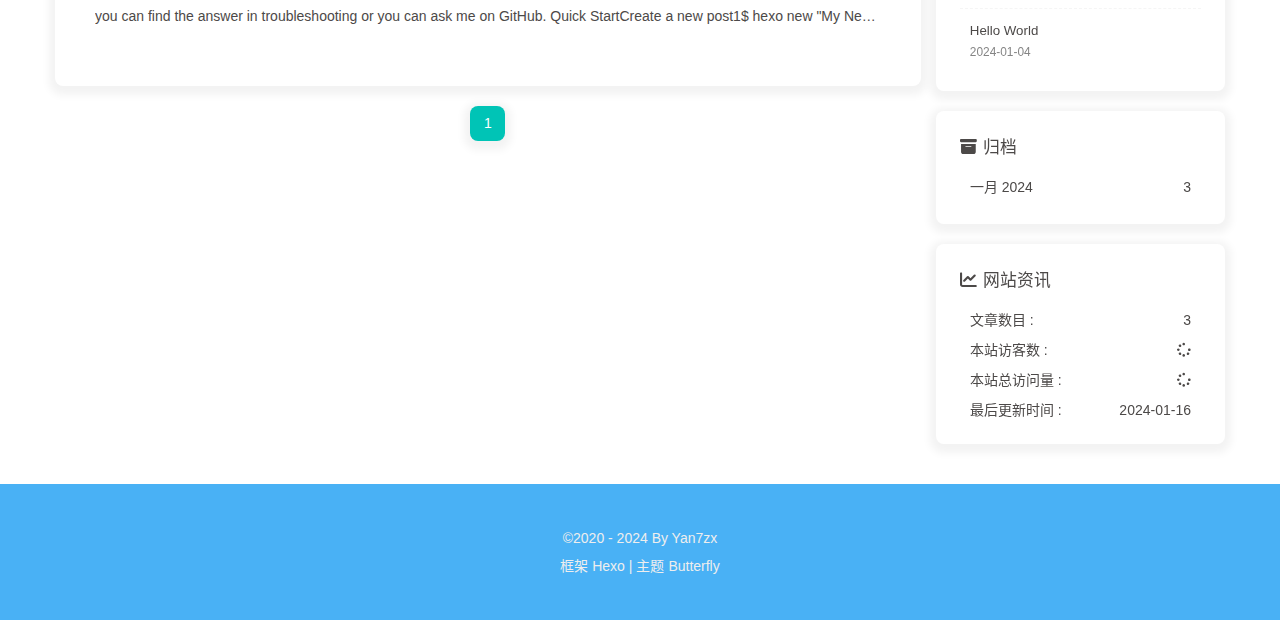
==== commit 649fd63f: "Site updated: 2024-01-16 15:30:19" ====
--- a/index.html
+++ b/index.html
@@ -53,7 +53,7 @@
   isHome: true,
   isHighlightShrink: false,
   isToc: false,
-  postUpdate: '2024-01-10 16:26:41'
+  postUpdate: '2024-01-16 15:30:13'
 }</script><script>(win=>{
       win.saveToLocal = {
         set: (key, value, ttl) => {
@@ -150,7 +150,7 @@
         }
       }
       detectApple()
-    })(window)</script><meta name="generator" content="Hexo 7.0.0"></head><body><div id="sidebar"><div id="menu-mask"></div><div id="sidebar-menus"><div class="avatar-img is-center"><img src="/image/userface.jpg" onerror="onerror=null;src='/img/friend_404.gif'" alt="avatar"/></div><div class="sidebar-site-data site-data is-center"><a href="/archives/"><div class="headline">文章</div><div class="length-num">3</div></a><a href="/tags/"><div class="headline">标签</div><div class="length-num">0</div></a><a href="/categories/"><div class="headline">分类</div><div class="length-num">0</div></a></div><hr class="custom-hr"/><div class="menus_items"><div class="menus_item"><a class="site-page" href="/"><i class="fa-fw fas fa-home"></i><span> 主页</span></a></div><div class="menus_item"><a class="site-page group" href="javascript:void(0);"><i class="fa-fw fa fa-graduation-cap"></i><span> 博文</span><i class="fas fa-chevron-down"></i></a><ul class="menus_item_child"><li><a class="site-page child" href="/categories/"><i class="fa-fw fa fa-archive"></i><span> 分类</span></a></li><li><a class="site-page child" href="/tags/"><i class="fa-fw fa fa-tags"></i><span> 标签</span></a></li><li><a class="site-page child" href="/archives/"><i class="fa-fw fa fa-folder-open"></i><span> 归档</span></a></li></ul></div><div class="menus_item"><a class="site-page group" href="javascript:void(0);"><i class="fa-fw fas fa-list"></i><span> 生活</span><i class="fas fa-chevron-down"></i></a><ul class="menus_item_child"><li><a class="site-page child" href="/shuoshuo/"><i class="fa-fw fa fa-comments-o"></i><span> 分享</span></a></li><li><a class="site-page child" href="/movies/"><i class="fa-fw fas fa-video"></i><span> 影视</span></a></li></ul></div><div class="menus_item"><a class="site-page" href="/about/"><i class="fa-fw fas fa-heart"></i><span> 关于笔者</span></a></div></div></div></div><div class="page" id="body-wrap"><header class="full_page" id="page-header" style="background: linear-gradient(20deg, #0062be, #925696, #cc426e, #fb0347)"><nav id="nav"><span id="blog-info"><a href="/" title="Yan7zx"><img class="site-icon" src="/image/userface.jpg"/><span class="site-name">Yan7zx</span></a></span><div id="menus"><div class="menus_items"><div class="menus_item"><a class="site-page" href="/"><i class="fa-fw fas fa-home"></i><span> 主页</span></a></div><div class="menus_item"><a class="site-page group" href="javascript:void(0);"><i class="fa-fw fa fa-graduation-cap"></i><span> 博文</span><i class="fas fa-chevron-down"></i></a><ul class="menus_item_child"><li><a class="site-page child" href="/categories/"><i class="fa-fw fa fa-archive"></i><span> 分类</span></a></li><li><a class="site-page child" href="/tags/"><i class="fa-fw fa fa-tags"></i><span> 标签</span></a></li><li><a class="site-page child" href="/archives/"><i class="fa-fw fa fa-folder-open"></i><span> 归档</span></a></li></ul></div><div class="menus_item"><a class="site-page group" href="javascript:void(0);"><i class="fa-fw fas fa-list"></i><span> 生活</span><i class="fas fa-chevron-down"></i></a><ul class="menus_item_child"><li><a class="site-page child" href="/shuoshuo/"><i class="fa-fw fa fa-comments-o"></i><span> 分享</span></a></li><li><a class="site-page child" href="/movies/"><i class="fa-fw fas fa-video"></i><span> 影视</span></a></li></ul></div><div class="menus_item"><a class="site-page" href="/about/"><i class="fa-fw fas fa-heart"></i><span> 关于笔者</span></a></div></div><div id="toggle-menu"><a class="site-page" href="javascript:void(0);"><i class="fas fa-bars fa-fw"></i></a></div></div></nav><div id="site-info"><h1 id="site-title">Yan7zx</h1></div><div id="scroll-down"><i class="fas fa-angle-down scroll-down-effects"></i></div></header><main class="layout" id="content-inner"><div class="recent-posts" id="recent-posts"><div class="recent-post-item"><div class="recent-post-info no-cover"><a class="article-title" href="/2024/01/08/test1/" title="test1">test1</a><div class="article-meta-wrap"><span class="post-meta-date"><i class="far fa-calendar-alt"></i><span class="article-meta-label">发表于</span><time datetime="2024-01-08T13:57:30.000Z" title="发表于 2024-01-08 21:57:30">2024-01-08</time></span></div><div class="content"></div></div></div><div class="recent-post-item"><div class="recent-post-info no-cover"><a class="article-title" href="/2024/01/07/%E4%BB%8A%E6%97%A5%E5%A4%A9%E6%99%B4%EF%BC%8C%E5%87%BA%E6%9D%A5%E8%B5%B0%E8%B5%B0/" title="今日天晴，出来走走">今日天晴，出来走走</a><div class="article-meta-wrap"><span class="post-meta-date"><i class="far fa-calendar-alt"></i><span class="article-meta-label">发表于</span><time datetime="2024-01-06T18:16:15.000Z" title="发表于 2024-01-07 02:16:15">2024-01-07</time></span></div><div class="content">今日天晴，出来走走2024.01.06天气晴朗。&emsp;&emsp;南昌来了这么久还没去过江西省博物馆，所以索性预定一手出发。一路上随随意意，享受着冬日里的阳光。
+    })(window)</script><meta name="generator" content="Hexo 7.0.0"></head><body><div id="sidebar"><div id="menu-mask"></div><div id="sidebar-menus"><div class="avatar-img is-center"><img src="/image/userface.jpg" onerror="onerror=null;src='/img/friend_404.gif'" alt="avatar"/></div><div class="sidebar-site-data site-data is-center"><a href="/archives/"><div class="headline">文章</div><div class="length-num">3</div></a><a href="/tags/"><div class="headline">标签</div><div class="length-num">0</div></a><a href="/categories/"><div class="headline">分类</div><div class="length-num">0</div></a></div><hr class="custom-hr"/><div class="menus_items"><div class="menus_item"><a class="site-page" href="/"><i class="fa-fw fas fa-home"></i><span> 主页</span></a></div><div class="menus_item"><a class="site-page group" href="javascript:void(0);"><i class="fa-fw fa fa-graduation-cap"></i><span> 博文</span><i class="fas fa-chevron-down"></i></a><ul class="menus_item_child"><li><a class="site-page child" href="/categories/"><i class="fa-fw fa fa-archive"></i><span> 分类</span></a></li><li><a class="site-page child" href="/tags/"><i class="fa-fw fa fa-tags"></i><span> 标签</span></a></li><li><a class="site-page child" href="/archives/"><i class="fa-fw fa fa-folder-open"></i><span> 归档</span></a></li></ul></div><div class="menus_item"><a class="site-page group" href="javascript:void(0);"><i class="fa-fw fas fa-list"></i><span> 生活</span><i class="fas fa-chevron-down"></i></a><ul class="menus_item_child"><li><a class="site-page child" href="/shuoshuo/"><i class="fa-fw fa fa-comments-o"></i><span> 分享</span></a></li><li><a class="site-page child" href="/movies/"><i class="fa-fw fas fa-video"></i><span> 影视</span></a></li></ul></div><div class="menus_item"><a class="site-page" href="/about/"><i class="fa-fw fas fa-heart"></i><span> 关于笔者</span></a></div></div></div></div><div class="page" id="body-wrap"><header class="full_page" id="page-header" style="background-image: url('/image/topimage.png')"><nav id="nav"><span id="blog-info"><a href="/" title="Yan7zx"><img class="site-icon" src="/image/userface.jpg"/><span class="site-name">Yan7zx</span></a></span><div id="menus"><div class="menus_items"><div class="menus_item"><a class="site-page" href="/"><i class="fa-fw fas fa-home"></i><span> 主页</span></a></div><div class="menus_item"><a class="site-page group" href="javascript:void(0);"><i class="fa-fw fa fa-graduation-cap"></i><span> 博文</span><i class="fas fa-chevron-down"></i></a><ul class="menus_item_child"><li><a class="site-page child" href="/categories/"><i class="fa-fw fa fa-archive"></i><span> 分类</span></a></li><li><a class="site-page child" href="/tags/"><i class="fa-fw fa fa-tags"></i><span> 标签</span></a></li><li><a class="site-page child" href="/archives/"><i class="fa-fw fa fa-folder-open"></i><span> 归档</span></a></li></ul></div><div class="menus_item"><a class="site-page group" href="javascript:void(0);"><i class="fa-fw fas fa-list"></i><span> 生活</span><i class="fas fa-chevron-down"></i></a><ul class="menus_item_child"><li><a class="site-page child" href="/shuoshuo/"><i class="fa-fw fa fa-comments-o"></i><span> 分享</span></a></li><li><a class="site-page child" href="/movies/"><i class="fa-fw fas fa-video"></i><span> 影视</span></a></li></ul></div><div class="menus_item"><a class="site-page" href="/about/"><i class="fa-fw fas fa-heart"></i><span> 关于笔者</span></a></div></div><div id="toggle-menu"><a class="site-page" href="javascript:void(0);"><i class="fas fa-bars fa-fw"></i></a></div></div></nav><div id="site-info"><h1 id="site-title">Yan7zx</h1></div><div id="scroll-down"><i class="fas fa-angle-down scroll-down-effects"></i></div></header><main class="layout" id="content-inner"><div class="recent-posts" id="recent-posts"><div class="recent-post-item"><div class="recent-post-info no-cover"><a class="article-title" href="/2024/01/08/test1/" title="test1">test1</a><div class="article-meta-wrap"><span class="post-meta-date"><i class="far fa-calendar-alt"></i><span class="article-meta-label">发表于</span><time datetime="2024-01-08T13:57:30.000Z" title="发表于 2024-01-08 21:57:30">2024-01-08</time></span></div><div class="content"></div></div></div><div class="recent-post-item"><div class="recent-post-info no-cover"><a class="article-title" href="/2024/01/07/%E4%BB%8A%E6%97%A5%E5%A4%A9%E6%99%B4%EF%BC%8C%E5%87%BA%E6%9D%A5%E8%B5%B0%E8%B5%B0/" title="今日天晴，出来走走">今日天晴，出来走走</a><div class="article-meta-wrap"><span class="post-meta-date"><i class="far fa-calendar-alt"></i><span class="article-meta-label">发表于</span><time datetime="2024-01-06T18:16:15.000Z" title="发表于 2024-01-07 02:16:15">2024-01-07</time></span></div><div class="content">今日天晴，出来走走2024.01.06天气晴朗。&emsp;&emsp;南昌来了这么久还没去过江西省博物馆，所以索性预定一手出发。一路上随随意意，享受着冬日里的阳光。
 第一次去江博&emsp;&emsp;来江博的同时还发现了这块相对于市民公园人更少，但是共享着赣江的美景，一座人行天桥横跨在博物馆和赣江边。如果有无人机的同学来这应该挺喜欢的，天然的塔台。🤒&emsp;&emsp;这次随便逛了下里面的展厅，总结而言看到了青铜器、景德镇瓷器等器物。想看下古代服饰没找到，也不知道是不是没找对展厅。对服装感兴趣还是最近买秋冬装看了太多衣服，所以好奇古人对服装的审美。以下分享两个镇馆之宝。  
 吃点什么神奇的路线</div></div></div><div class="recent-post-item"><div class="recent-post-info no-cover"><a class="article-title" href="/2024/01/04/hello-world/" title="Hello World">Hello World</a><div class="article-meta-wrap"><span class="post-meta-date"><i class="far fa-calendar-alt"></i><span class="article-meta-label">发表于</span><time datetime="2024-01-03T17:55:05.875Z" title="发表于 2024-01-04 01:55:05">2024-01-04</time></span></div><div class="content">Welcome to Hexo! This is your very first post. Check documentation for more info. If you get any problems when using Hexo, you can find the answer in troubleshooting or you can ask me on GitHub.
 Quick StartCreate a new post1$ hexo new &quot;My New Post&quot;
@@ -165,4 +165,4 @@
 Deploy to remote sites1$ hexo deploy
 
 More info: Deployment
-</div></div></div><nav id="pagination"><div class="pagination"><span class="page-number current">1</span></div></nav></div><div class="aside-content" id="aside-content"><div class="card-widget card-info"><div class="is-center"><div class="avatar-img"><img src="/image/userface.jpg" onerror="this.onerror=null;this.src='/img/friend_404.gif'" alt="avatar"/></div><div class="author-info__name">Yan7zx</div><div class="author-info__description">逆境和厄运自有妙处</div></div><div class="card-info-data site-data is-center"><a href="/archives/"><div class="headline">文章</div><div class="length-num">3</div></a><a href="/tags/"><div class="headline">标签</div><div class="length-num">0</div></a><a href="/categories/"><div class="headline">分类</div><div class="length-num">0</div></a></div><a id="card-info-btn" target="_blank" rel="noopener" href="https://github.com/xxxxxx"><i class="fab fa-github"></i><span>Follow Me</span></a></div><div class="card-widget card-announcement"><div class="item-headline"><i class="fas fa-bullhorn fa-shake"></i><span>公告</span></div><div class="announcement_content">This is my Blog</div></div><div class="sticky_layout"><div class="card-widget card-recent-post"><div class="item-headline"><i class="fas fa-history"></i><span>最新文章</span></div><div class="aside-list"><div class="aside-list-item no-cover"><div class="content"><a class="title" href="/2024/01/08/test1/" title="test1">test1</a><time datetime="2024-01-08T13:57:30.000Z" title="发表于 2024-01-08 21:57:30">2024-01-08</time></div></div><div class="aside-list-item no-cover"><div class="content"><a class="title" href="/2024/01/07/%E4%BB%8A%E6%97%A5%E5%A4%A9%E6%99%B4%EF%BC%8C%E5%87%BA%E6%9D%A5%E8%B5%B0%E8%B5%B0/" title="今日天晴，出来走走">今日天晴，出来走走</a><time datetime="2024-01-06T18:16:15.000Z" title="发表于 2024-01-07 02:16:15">2024-01-07</time></div></div><div class="aside-list-item no-cover"><div class="content"><a class="title" href="/2024/01/04/hello-world/" title="Hello World">Hello World</a><time datetime="2024-01-03T17:55:05.875Z" title="发表于 2024-01-04 01:55:05">2024-01-04</time></div></div></div></div><div class="card-widget card-archives"><div class="item-headline"><i class="fas fa-archive"></i><span>归档</span></div><ul class="card-archive-list"><li class="card-archive-list-item"><a class="card-archive-list-link" href="/archives/2024/01/"><span class="card-archive-list-date">一月 2024</span><span class="card-archive-list-count">3</span></a></li></ul></div><div class="card-widget card-webinfo"><div class="item-headline"><i class="fas fa-chart-line"></i><span>网站资讯</span></div><div class="webinfo"><div class="webinfo-item"><div class="item-name">文章数目 :</div><div class="item-count">3</div></div><div class="webinfo-item"><div class="item-name">本站访客数 :</div><div class="item-count" id="busuanzi_value_site_uv"><i class="fa-solid fa-spinner fa-spin"></i></div></div><div class="webinfo-item"><div class="item-name">本站总访问量 :</div><div class="item-count" id="busuanzi_value_site_pv"><i class="fa-solid fa-spinner fa-spin"></i></div></div><div class="webinfo-item"><div class="item-name">最后更新时间 :</div><div class="item-count" id="last-push-date" data-lastPushDate="2024-01-10T08:26:41.045Z"><i class="fa-solid fa-spinner fa-spin"></i></div></div></div></div></div></div></main><footer id="footer"><div id="footer-wrap"><div class="copyright">&copy;2020 - 2024 By Yan7zx</div><div class="framework-info"><span>框架 </span><a target="_blank" rel="noopener" href="https://hexo.io">Hexo</a><span class="footer-separator">|</span><span>主题 </span><a target="_blank" rel="noopener" href="https://github.com/jerryc127/hexo-theme-butterfly">Butterfly</a></div></div></footer></div><div id="rightside"><div id="rightside-config-hide"><button id="darkmode" type="button" title="浅色和深色模式转换"><i class="fas fa-adjust"></i></button><button id="hide-aside-btn" type="button" title="单栏和双栏切换"><i class="fas fa-arrows-alt-h"></i></button></div><div id="rightside-config-show"><button id="rightside-config" type="button" title="设置"><i class="fas fa-cog fa-spin"></i></button><button id="go-up" type="button" title="回到顶部"><span class="scroll-percent"></span><i class="fas fa-arrow-up"></i></button></div></div><div><script src="/js/utils.js?v=4.12.0"></script><script src="/js/main.js?v=4.12.0"></script><script src="https://cdn.jsdelivr.net/npm/@fancyapps/ui@5.0.32/dist/fancybox/fancybox.umd.min.js"></script><div class="js-pjax"></div><script async data-pjax src="//busuanzi.ibruce.info/busuanzi/2.3/busuanzi.pure.mini.js"></script></div></body></html>+</div></div></div><nav id="pagination"><div class="pagination"><span class="page-number current">1</span></div></nav></div><div class="aside-content" id="aside-content"><div class="card-widget card-info"><div class="is-center"><div class="avatar-img"><img src="/image/userface.jpg" onerror="this.onerror=null;this.src='/img/friend_404.gif'" alt="avatar"/></div><div class="author-info__name">Yan7zx</div><div class="author-info__description">逆境和厄运自有妙处</div></div><div class="card-info-data site-data is-center"><a href="/archives/"><div class="headline">文章</div><div class="length-num">3</div></a><a href="/tags/"><div class="headline">标签</div><div class="length-num">0</div></a><a href="/categories/"><div class="headline">分类</div><div class="length-num">0</div></a></div><a id="card-info-btn" target="_blank" rel="noopener" href="https://github.com/xxxxxx"><i class="fab fa-github"></i><span>Follow Me</span></a></div><div class="card-widget card-announcement"><div class="item-headline"><i class="fas fa-bullhorn fa-shake"></i><span>公告</span></div><div class="announcement_content">This is my Blog</div></div><div class="sticky_layout"><div class="card-widget card-recent-post"><div class="item-headline"><i class="fas fa-history"></i><span>最新文章</span></div><div class="aside-list"><div class="aside-list-item no-cover"><div class="content"><a class="title" href="/2024/01/08/test1/" title="test1">test1</a><time datetime="2024-01-08T13:57:30.000Z" title="发表于 2024-01-08 21:57:30">2024-01-08</time></div></div><div class="aside-list-item no-cover"><div class="content"><a class="title" href="/2024/01/07/%E4%BB%8A%E6%97%A5%E5%A4%A9%E6%99%B4%EF%BC%8C%E5%87%BA%E6%9D%A5%E8%B5%B0%E8%B5%B0/" title="今日天晴，出来走走">今日天晴，出来走走</a><time datetime="2024-01-06T18:16:15.000Z" title="发表于 2024-01-07 02:16:15">2024-01-07</time></div></div><div class="aside-list-item no-cover"><div class="content"><a class="title" href="/2024/01/04/hello-world/" title="Hello World">Hello World</a><time datetime="2024-01-03T17:55:05.875Z" title="发表于 2024-01-04 01:55:05">2024-01-04</time></div></div></div></div><div class="card-widget card-archives"><div class="item-headline"><i class="fas fa-archive"></i><span>归档</span></div><ul class="card-archive-list"><li class="card-archive-list-item"><a class="card-archive-list-link" href="/archives/2024/01/"><span class="card-archive-list-date">一月 2024</span><span class="card-archive-list-count">3</span></a></li></ul></div><div class="card-widget card-webinfo"><div class="item-headline"><i class="fas fa-chart-line"></i><span>网站资讯</span></div><div class="webinfo"><div class="webinfo-item"><div class="item-name">文章数目 :</div><div class="item-count">3</div></div><div class="webinfo-item"><div class="item-name">本站访客数 :</div><div class="item-count" id="busuanzi_value_site_uv"><i class="fa-solid fa-spinner fa-spin"></i></div></div><div class="webinfo-item"><div class="item-name">本站总访问量 :</div><div class="item-count" id="busuanzi_value_site_pv"><i class="fa-solid fa-spinner fa-spin"></i></div></div><div class="webinfo-item"><div class="item-name">最后更新时间 :</div><div class="item-count" id="last-push-date" data-lastPushDate="2024-01-16T07:30:13.350Z"><i class="fa-solid fa-spinner fa-spin"></i></div></div></div></div></div></div></main><footer id="footer"><div id="footer-wrap"><div class="copyright">&copy;2020 - 2024 By Yan7zx</div><div class="framework-info"><span>框架 </span><a target="_blank" rel="noopener" href="https://hexo.io">Hexo</a><span class="footer-separator">|</span><span>主题 </span><a target="_blank" rel="noopener" href="https://github.com/jerryc127/hexo-theme-butterfly">Butterfly</a></div></div></footer></div><div id="rightside"><div id="rightside-config-hide"><button id="darkmode" type="button" title="浅色和深色模式转换"><i class="fas fa-adjust"></i></button><button id="hide-aside-btn" type="button" title="单栏和双栏切换"><i class="fas fa-arrows-alt-h"></i></button></div><div id="rightside-config-show"><button id="rightside-config" type="button" title="设置"><i class="fas fa-cog fa-spin"></i></button><button id="go-up" type="button" title="回到顶部"><span class="scroll-percent"></span><i class="fas fa-arrow-up"></i></button></div></div><div><script src="/js/utils.js?v=4.12.0"></script><script src="/js/main.js?v=4.12.0"></script><script src="https://cdn.jsdelivr.net/npm/@fancyapps/ui@5.0.32/dist/fancybox/fancybox.umd.min.js"></script><div class="js-pjax"></div><script async data-pjax src="//busuanzi.ibruce.info/busuanzi/2.3/busuanzi.pure.mini.js"></script></div></body></html>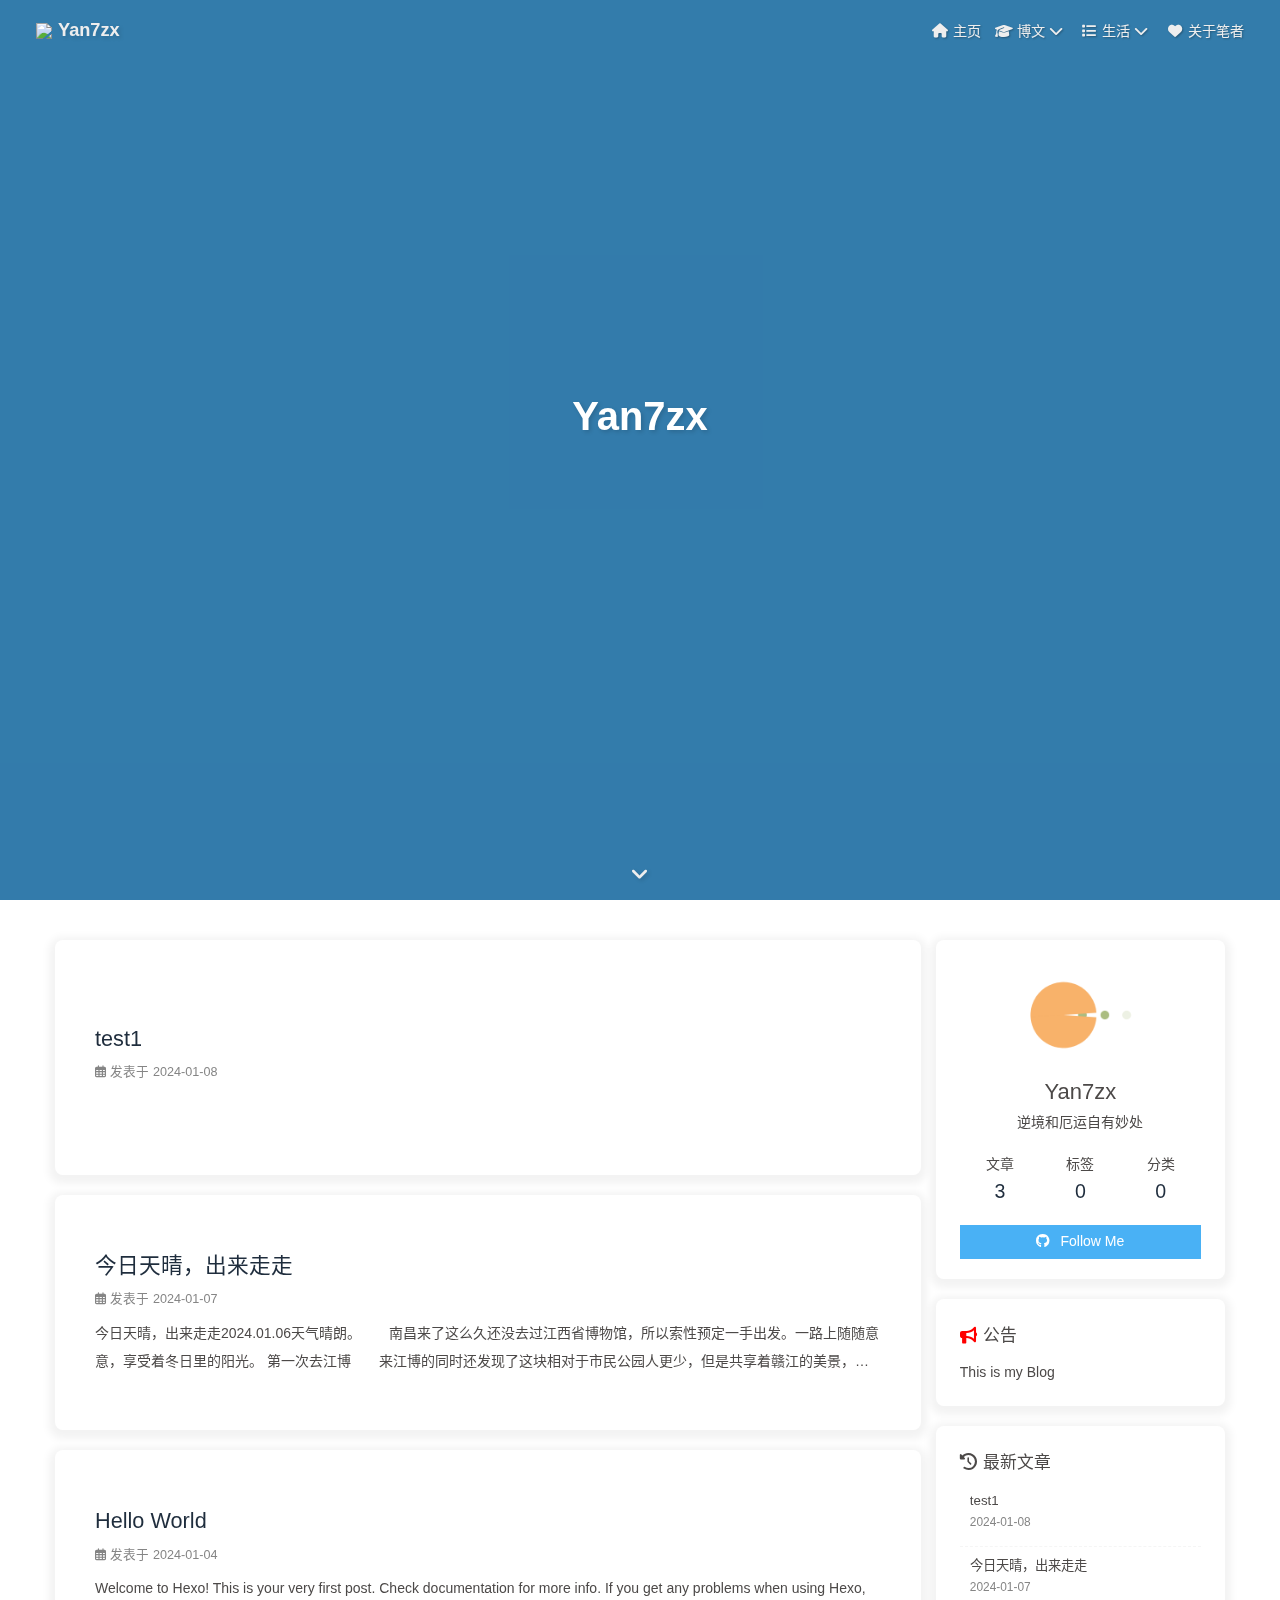
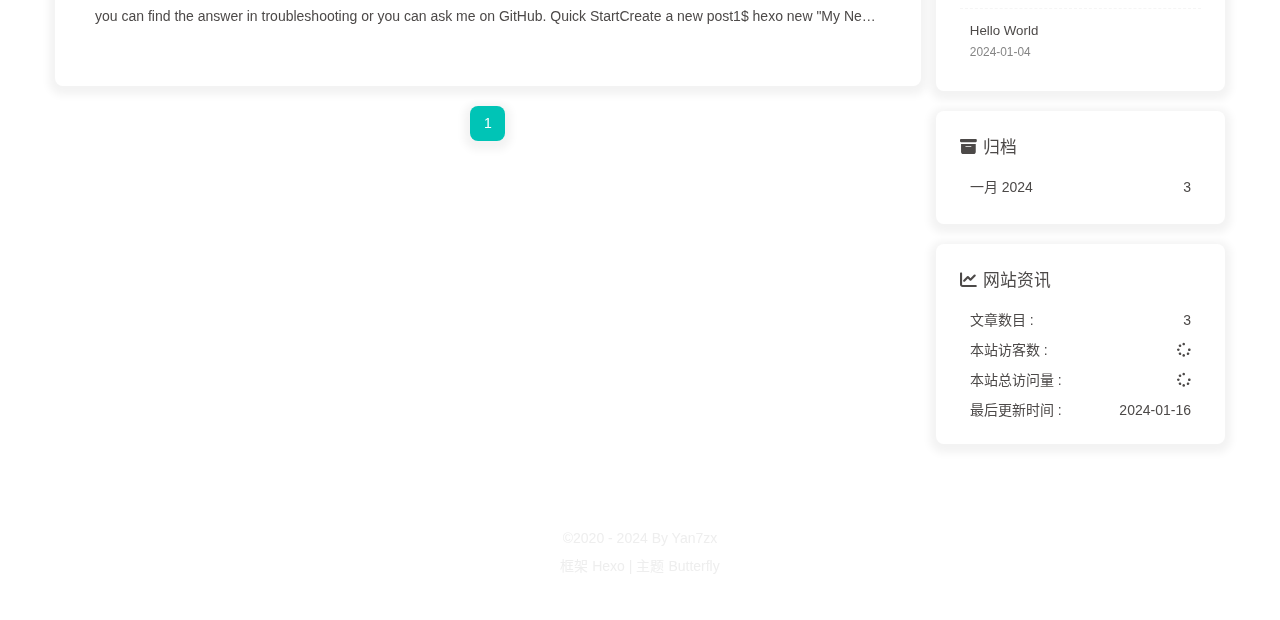
==== commit b5f02655: "Site updated: 2024-01-16 17:17:06" ====
--- a/index.html
+++ b/index.html
@@ -53,7 +53,7 @@
   isHome: true,
   isHighlightShrink: false,
   isToc: false,
-  postUpdate: '2024-01-16 15:30:13'
+  postUpdate: '2024-01-16 17:17:02'
 }</script><script>(win=>{
       win.saveToLocal = {
         set: (key, value, ttl) => {
@@ -150,7 +150,7 @@
         }
       }
       detectApple()
-    })(window)</script><meta name="generator" content="Hexo 7.0.0"></head><body><div id="sidebar"><div id="menu-mask"></div><div id="sidebar-menus"><div class="avatar-img is-center"><img src="/image/userface.jpg" onerror="onerror=null;src='/img/friend_404.gif'" alt="avatar"/></div><div class="sidebar-site-data site-data is-center"><a href="/archives/"><div class="headline">文章</div><div class="length-num">3</div></a><a href="/tags/"><div class="headline">标签</div><div class="length-num">0</div></a><a href="/categories/"><div class="headline">分类</div><div class="length-num">0</div></a></div><hr class="custom-hr"/><div class="menus_items"><div class="menus_item"><a class="site-page" href="/"><i class="fa-fw fas fa-home"></i><span> 主页</span></a></div><div class="menus_item"><a class="site-page group" href="javascript:void(0);"><i class="fa-fw fa fa-graduation-cap"></i><span> 博文</span><i class="fas fa-chevron-down"></i></a><ul class="menus_item_child"><li><a class="site-page child" href="/categories/"><i class="fa-fw fa fa-archive"></i><span> 分类</span></a></li><li><a class="site-page child" href="/tags/"><i class="fa-fw fa fa-tags"></i><span> 标签</span></a></li><li><a class="site-page child" href="/archives/"><i class="fa-fw fa fa-folder-open"></i><span> 归档</span></a></li></ul></div><div class="menus_item"><a class="site-page group" href="javascript:void(0);"><i class="fa-fw fas fa-list"></i><span> 生活</span><i class="fas fa-chevron-down"></i></a><ul class="menus_item_child"><li><a class="site-page child" href="/shuoshuo/"><i class="fa-fw fa fa-comments-o"></i><span> 分享</span></a></li><li><a class="site-page child" href="/movies/"><i class="fa-fw fas fa-video"></i><span> 影视</span></a></li></ul></div><div class="menus_item"><a class="site-page" href="/about/"><i class="fa-fw fas fa-heart"></i><span> 关于笔者</span></a></div></div></div></div><div class="page" id="body-wrap"><header class="full_page" id="page-header" style="background-image: url('/image/topimage.png')"><nav id="nav"><span id="blog-info"><a href="/" title="Yan7zx"><img class="site-icon" src="/image/userface.jpg"/><span class="site-name">Yan7zx</span></a></span><div id="menus"><div class="menus_items"><div class="menus_item"><a class="site-page" href="/"><i class="fa-fw fas fa-home"></i><span> 主页</span></a></div><div class="menus_item"><a class="site-page group" href="javascript:void(0);"><i class="fa-fw fa fa-graduation-cap"></i><span> 博文</span><i class="fas fa-chevron-down"></i></a><ul class="menus_item_child"><li><a class="site-page child" href="/categories/"><i class="fa-fw fa fa-archive"></i><span> 分类</span></a></li><li><a class="site-page child" href="/tags/"><i class="fa-fw fa fa-tags"></i><span> 标签</span></a></li><li><a class="site-page child" href="/archives/"><i class="fa-fw fa fa-folder-open"></i><span> 归档</span></a></li></ul></div><div class="menus_item"><a class="site-page group" href="javascript:void(0);"><i class="fa-fw fas fa-list"></i><span> 生活</span><i class="fas fa-chevron-down"></i></a><ul class="menus_item_child"><li><a class="site-page child" href="/shuoshuo/"><i class="fa-fw fa fa-comments-o"></i><span> 分享</span></a></li><li><a class="site-page child" href="/movies/"><i class="fa-fw fas fa-video"></i><span> 影视</span></a></li></ul></div><div class="menus_item"><a class="site-page" href="/about/"><i class="fa-fw fas fa-heart"></i><span> 关于笔者</span></a></div></div><div id="toggle-menu"><a class="site-page" href="javascript:void(0);"><i class="fas fa-bars fa-fw"></i></a></div></div></nav><div id="site-info"><h1 id="site-title">Yan7zx</h1></div><div id="scroll-down"><i class="fas fa-angle-down scroll-down-effects"></i></div></header><main class="layout" id="content-inner"><div class="recent-posts" id="recent-posts"><div class="recent-post-item"><div class="recent-post-info no-cover"><a class="article-title" href="/2024/01/08/test1/" title="test1">test1</a><div class="article-meta-wrap"><span class="post-meta-date"><i class="far fa-calendar-alt"></i><span class="article-meta-label">发表于</span><time datetime="2024-01-08T13:57:30.000Z" title="发表于 2024-01-08 21:57:30">2024-01-08</time></span></div><div class="content"></div></div></div><div class="recent-post-item"><div class="recent-post-info no-cover"><a class="article-title" href="/2024/01/07/%E4%BB%8A%E6%97%A5%E5%A4%A9%E6%99%B4%EF%BC%8C%E5%87%BA%E6%9D%A5%E8%B5%B0%E8%B5%B0/" title="今日天晴，出来走走">今日天晴，出来走走</a><div class="article-meta-wrap"><span class="post-meta-date"><i class="far fa-calendar-alt"></i><span class="article-meta-label">发表于</span><time datetime="2024-01-06T18:16:15.000Z" title="发表于 2024-01-07 02:16:15">2024-01-07</time></span></div><div class="content">今日天晴，出来走走2024.01.06天气晴朗。&emsp;&emsp;南昌来了这么久还没去过江西省博物馆，所以索性预定一手出发。一路上随随意意，享受着冬日里的阳光。
+    })(window)</script><link rel="stylesheet" href="/css/myStyle.css"><meta name="generator" content="Hexo 7.0.0"></head><body><div id="web_bg"></div><div id="sidebar"><div id="menu-mask"></div><div id="sidebar-menus"><div class="avatar-img is-center"><img src="/image/userface.jpg" onerror="onerror=null;src='/img/friend_404.gif'" alt="avatar"/></div><div class="sidebar-site-data site-data is-center"><a href="/archives/"><div class="headline">文章</div><div class="length-num">3</div></a><a href="/tags/"><div class="headline">标签</div><div class="length-num">0</div></a><a href="/categories/"><div class="headline">分类</div><div class="length-num">0</div></a></div><hr class="custom-hr"/><div class="menus_items"><div class="menus_item"><a class="site-page" href="/"><i class="fa-fw fas fa-home"></i><span> 主页</span></a></div><div class="menus_item"><a class="site-page group" href="javascript:void(0);"><i class="fa-fw fa fa-graduation-cap"></i><span> 博文</span><i class="fas fa-chevron-down"></i></a><ul class="menus_item_child"><li><a class="site-page child" href="/categories/"><i class="fa-fw fa fa-archive"></i><span> 分类</span></a></li><li><a class="site-page child" href="/tags/"><i class="fa-fw fa fa-tags"></i><span> 标签</span></a></li><li><a class="site-page child" href="/archives/"><i class="fa-fw fa fa-folder-open"></i><span> 归档</span></a></li></ul></div><div class="menus_item"><a class="site-page group" href="javascript:void(0);"><i class="fa-fw fas fa-list"></i><span> 生活</span><i class="fas fa-chevron-down"></i></a><ul class="menus_item_child"><li><a class="site-page child" href="/shuoshuo/"><i class="fa-fw fa fa-comments-o"></i><span> 分享</span></a></li><li><a class="site-page child" href="/movies/"><i class="fa-fw fas fa-video"></i><span> 影视</span></a></li></ul></div><div class="menus_item"><a class="site-page" href="/about/"><i class="fa-fw fas fa-heart"></i><span> 关于笔者</span></a></div></div></div></div><div class="page" id="body-wrap"><header class="full_page" id="page-header" style="background-image: url('/image/topimage.png')"><nav id="nav"><span id="blog-info"><a href="/" title="Yan7zx"><img class="site-icon" src="/image/userface.jpg"/><span class="site-name">Yan7zx</span></a></span><div id="menus"><div class="menus_items"><div class="menus_item"><a class="site-page" href="/"><i class="fa-fw fas fa-home"></i><span> 主页</span></a></div><div class="menus_item"><a class="site-page group" href="javascript:void(0);"><i class="fa-fw fa fa-graduation-cap"></i><span> 博文</span><i class="fas fa-chevron-down"></i></a><ul class="menus_item_child"><li><a class="site-page child" href="/categories/"><i class="fa-fw fa fa-archive"></i><span> 分类</span></a></li><li><a class="site-page child" href="/tags/"><i class="fa-fw fa fa-tags"></i><span> 标签</span></a></li><li><a class="site-page child" href="/archives/"><i class="fa-fw fa fa-folder-open"></i><span> 归档</span></a></li></ul></div><div class="menus_item"><a class="site-page group" href="javascript:void(0);"><i class="fa-fw fas fa-list"></i><span> 生活</span><i class="fas fa-chevron-down"></i></a><ul class="menus_item_child"><li><a class="site-page child" href="/shuoshuo/"><i class="fa-fw fa fa-comments-o"></i><span> 分享</span></a></li><li><a class="site-page child" href="/movies/"><i class="fa-fw fas fa-video"></i><span> 影视</span></a></li></ul></div><div class="menus_item"><a class="site-page" href="/about/"><i class="fa-fw fas fa-heart"></i><span> 关于笔者</span></a></div></div><div id="toggle-menu"><a class="site-page" href="javascript:void(0);"><i class="fas fa-bars fa-fw"></i></a></div></div></nav><div id="site-info"><h1 id="site-title">Yan7zx</h1></div><div id="scroll-down"><i class="fas fa-angle-down scroll-down-effects"></i></div></header><main class="layout" id="content-inner"><div class="recent-posts" id="recent-posts"><div class="recent-post-item"><div class="recent-post-info no-cover"><a class="article-title" href="/2024/01/08/test1/" title="test1">test1</a><div class="article-meta-wrap"><span class="post-meta-date"><i class="far fa-calendar-alt"></i><span class="article-meta-label">发表于</span><time datetime="2024-01-08T13:57:30.000Z" title="发表于 2024-01-08 21:57:30">2024-01-08</time></span></div><div class="content"></div></div></div><div class="recent-post-item"><div class="recent-post-info no-cover"><a class="article-title" href="/2024/01/07/%E4%BB%8A%E6%97%A5%E5%A4%A9%E6%99%B4%EF%BC%8C%E5%87%BA%E6%9D%A5%E8%B5%B0%E8%B5%B0/" title="今日天晴，出来走走">今日天晴，出来走走</a><div class="article-meta-wrap"><span class="post-meta-date"><i class="far fa-calendar-alt"></i><span class="article-meta-label">发表于</span><time datetime="2024-01-06T18:16:15.000Z" title="发表于 2024-01-07 02:16:15">2024-01-07</time></span></div><div class="content">今日天晴，出来走走2024.01.06天气晴朗。&emsp;&emsp;南昌来了这么久还没去过江西省博物馆，所以索性预定一手出发。一路上随随意意，享受着冬日里的阳光。
 第一次去江博&emsp;&emsp;来江博的同时还发现了这块相对于市民公园人更少，但是共享着赣江的美景，一座人行天桥横跨在博物馆和赣江边。如果有无人机的同学来这应该挺喜欢的，天然的塔台。🤒&emsp;&emsp;这次随便逛了下里面的展厅，总结而言看到了青铜器、景德镇瓷器等器物。想看下古代服饰没找到，也不知道是不是没找对展厅。对服装感兴趣还是最近买秋冬装看了太多衣服，所以好奇古人对服装的审美。以下分享两个镇馆之宝。  
 吃点什么神奇的路线</div></div></div><div class="recent-post-item"><div class="recent-post-info no-cover"><a class="article-title" href="/2024/01/04/hello-world/" title="Hello World">Hello World</a><div class="article-meta-wrap"><span class="post-meta-date"><i class="far fa-calendar-alt"></i><span class="article-meta-label">发表于</span><time datetime="2024-01-03T17:55:05.875Z" title="发表于 2024-01-04 01:55:05">2024-01-04</time></span></div><div class="content">Welcome to Hexo! This is your very first post. Check documentation for more info. If you get any problems when using Hexo, you can find the answer in troubleshooting or you can ask me on GitHub.
 Quick StartCreate a new post1$ hexo new &quot;My New Post&quot;
@@ -165,4 +165,4 @@
 Deploy to remote sites1$ hexo deploy
 
 More info: Deployment
-</div></div></div><nav id="pagination"><div class="pagination"><span class="page-number current">1</span></div></nav></div><div class="aside-content" id="aside-content"><div class="card-widget card-info"><div class="is-center"><div class="avatar-img"><img src="/image/userface.jpg" onerror="this.onerror=null;this.src='/img/friend_404.gif'" alt="avatar"/></div><div class="author-info__name">Yan7zx</div><div class="author-info__description">逆境和厄运自有妙处</div></div><div class="card-info-data site-data is-center"><a href="/archives/"><div class="headline">文章</div><div class="length-num">3</div></a><a href="/tags/"><div class="headline">标签</div><div class="length-num">0</div></a><a href="/categories/"><div class="headline">分类</div><div class="length-num">0</div></a></div><a id="card-info-btn" target="_blank" rel="noopener" href="https://github.com/xxxxxx"><i class="fab fa-github"></i><span>Follow Me</span></a></div><div class="card-widget card-announcement"><div class="item-headline"><i class="fas fa-bullhorn fa-shake"></i><span>公告</span></div><div class="announcement_content">This is my Blog</div></div><div class="sticky_layout"><div class="card-widget card-recent-post"><div class="item-headline"><i class="fas fa-history"></i><span>最新文章</span></div><div class="aside-list"><div class="aside-list-item no-cover"><div class="content"><a class="title" href="/2024/01/08/test1/" title="test1">test1</a><time datetime="2024-01-08T13:57:30.000Z" title="发表于 2024-01-08 21:57:30">2024-01-08</time></div></div><div class="aside-list-item no-cover"><div class="content"><a class="title" href="/2024/01/07/%E4%BB%8A%E6%97%A5%E5%A4%A9%E6%99%B4%EF%BC%8C%E5%87%BA%E6%9D%A5%E8%B5%B0%E8%B5%B0/" title="今日天晴，出来走走">今日天晴，出来走走</a><time datetime="2024-01-06T18:16:15.000Z" title="发表于 2024-01-07 02:16:15">2024-01-07</time></div></div><div class="aside-list-item no-cover"><div class="content"><a class="title" href="/2024/01/04/hello-world/" title="Hello World">Hello World</a><time datetime="2024-01-03T17:55:05.875Z" title="发表于 2024-01-04 01:55:05">2024-01-04</time></div></div></div></div><div class="card-widget card-archives"><div class="item-headline"><i class="fas fa-archive"></i><span>归档</span></div><ul class="card-archive-list"><li class="card-archive-list-item"><a class="card-archive-list-link" href="/archives/2024/01/"><span class="card-archive-list-date">一月 2024</span><span class="card-archive-list-count">3</span></a></li></ul></div><div class="card-widget card-webinfo"><div class="item-headline"><i class="fas fa-chart-line"></i><span>网站资讯</span></div><div class="webinfo"><div class="webinfo-item"><div class="item-name">文章数目 :</div><div class="item-count">3</div></div><div class="webinfo-item"><div class="item-name">本站访客数 :</div><div class="item-count" id="busuanzi_value_site_uv"><i class="fa-solid fa-spinner fa-spin"></i></div></div><div class="webinfo-item"><div class="item-name">本站总访问量 :</div><div class="item-count" id="busuanzi_value_site_pv"><i class="fa-solid fa-spinner fa-spin"></i></div></div><div class="webinfo-item"><div class="item-name">最后更新时间 :</div><div class="item-count" id="last-push-date" data-lastPushDate="2024-01-16T07:30:13.350Z"><i class="fa-solid fa-spinner fa-spin"></i></div></div></div></div></div></div></main><footer id="footer"><div id="footer-wrap"><div class="copyright">&copy;2020 - 2024 By Yan7zx</div><div class="framework-info"><span>框架 </span><a target="_blank" rel="noopener" href="https://hexo.io">Hexo</a><span class="footer-separator">|</span><span>主题 </span><a target="_blank" rel="noopener" href="https://github.com/jerryc127/hexo-theme-butterfly">Butterfly</a></div></div></footer></div><div id="rightside"><div id="rightside-config-hide"><button id="darkmode" type="button" title="浅色和深色模式转换"><i class="fas fa-adjust"></i></button><button id="hide-aside-btn" type="button" title="单栏和双栏切换"><i class="fas fa-arrows-alt-h"></i></button></div><div id="rightside-config-show"><button id="rightside-config" type="button" title="设置"><i class="fas fa-cog fa-spin"></i></button><button id="go-up" type="button" title="回到顶部"><span class="scroll-percent"></span><i class="fas fa-arrow-up"></i></button></div></div><div><script src="/js/utils.js?v=4.12.0"></script><script src="/js/main.js?v=4.12.0"></script><script src="https://cdn.jsdelivr.net/npm/@fancyapps/ui@5.0.32/dist/fancybox/fancybox.umd.min.js"></script><div class="js-pjax"></div><script async data-pjax src="//busuanzi.ibruce.info/busuanzi/2.3/busuanzi.pure.mini.js"></script></div></body></html>+</div></div></div><nav id="pagination"><div class="pagination"><span class="page-number current">1</span></div></nav></div><div class="aside-content" id="aside-content"><div class="card-widget card-info"><div class="is-center"><div class="avatar-img"><img src="/image/userface.jpg" onerror="this.onerror=null;this.src='/img/friend_404.gif'" alt="avatar"/></div><div class="author-info__name">Yan7zx</div><div class="author-info__description">逆境和厄运自有妙处</div></div><div class="card-info-data site-data is-center"><a href="/archives/"><div class="headline">文章</div><div class="length-num">3</div></a><a href="/tags/"><div class="headline">标签</div><div class="length-num">0</div></a><a href="/categories/"><div class="headline">分类</div><div class="length-num">0</div></a></div><a id="card-info-btn" target="_blank" rel="noopener" href="https://github.com/xxxxxx"><i class="fab fa-github"></i><span>Follow Me</span></a></div><div class="card-widget card-announcement"><div class="item-headline"><i class="fas fa-bullhorn fa-shake"></i><span>公告</span></div><div class="announcement_content">This is my Blog</div></div><div class="sticky_layout"><div class="card-widget card-recent-post"><div class="item-headline"><i class="fas fa-history"></i><span>最新文章</span></div><div class="aside-list"><div class="aside-list-item no-cover"><div class="content"><a class="title" href="/2024/01/08/test1/" title="test1">test1</a><time datetime="2024-01-08T13:57:30.000Z" title="发表于 2024-01-08 21:57:30">2024-01-08</time></div></div><div class="aside-list-item no-cover"><div class="content"><a class="title" href="/2024/01/07/%E4%BB%8A%E6%97%A5%E5%A4%A9%E6%99%B4%EF%BC%8C%E5%87%BA%E6%9D%A5%E8%B5%B0%E8%B5%B0/" title="今日天晴，出来走走">今日天晴，出来走走</a><time datetime="2024-01-06T18:16:15.000Z" title="发表于 2024-01-07 02:16:15">2024-01-07</time></div></div><div class="aside-list-item no-cover"><div class="content"><a class="title" href="/2024/01/04/hello-world/" title="Hello World">Hello World</a><time datetime="2024-01-03T17:55:05.875Z" title="发表于 2024-01-04 01:55:05">2024-01-04</time></div></div></div></div><div class="card-widget card-archives"><div class="item-headline"><i class="fas fa-archive"></i><span>归档</span></div><ul class="card-archive-list"><li class="card-archive-list-item"><a class="card-archive-list-link" href="/archives/2024/01/"><span class="card-archive-list-date">一月 2024</span><span class="card-archive-list-count">3</span></a></li></ul></div><div class="card-widget card-webinfo"><div class="item-headline"><i class="fas fa-chart-line"></i><span>网站资讯</span></div><div class="webinfo"><div class="webinfo-item"><div class="item-name">文章数目 :</div><div class="item-count">3</div></div><div class="webinfo-item"><div class="item-name">本站访客数 :</div><div class="item-count" id="busuanzi_value_site_uv"><i class="fa-solid fa-spinner fa-spin"></i></div></div><div class="webinfo-item"><div class="item-name">本站总访问量 :</div><div class="item-count" id="busuanzi_value_site_pv"><i class="fa-solid fa-spinner fa-spin"></i></div></div><div class="webinfo-item"><div class="item-name">最后更新时间 :</div><div class="item-count" id="last-push-date" data-lastPushDate="2024-01-16T09:17:02.936Z"><i class="fa-solid fa-spinner fa-spin"></i></div></div></div></div></div></div></main><footer id="footer"><div id="footer-wrap"><div class="copyright">&copy;2020 - 2024 By Yan7zx</div><div class="framework-info"><span>框架 </span><a target="_blank" rel="noopener" href="https://hexo.io">Hexo</a><span class="footer-separator">|</span><span>主题 </span><a target="_blank" rel="noopener" href="https://github.com/jerryc127/hexo-theme-butterfly">Butterfly</a></div></div></footer></div><div id="rightside"><div id="rightside-config-hide"><button id="darkmode" type="button" title="浅色和深色模式转换"><i class="fas fa-adjust"></i></button><button id="hide-aside-btn" type="button" title="单栏和双栏切换"><i class="fas fa-arrows-alt-h"></i></button></div><div id="rightside-config-show"><button id="rightside-config" type="button" title="设置"><i class="fas fa-cog fa-spin"></i></button><button id="go-up" type="button" title="回到顶部"><span class="scroll-percent"></span><i class="fas fa-arrow-up"></i></button></div></div><div><script src="/js/utils.js?v=4.12.0"></script><script src="/js/main.js?v=4.12.0"></script><script src="https://cdn.jsdelivr.net/npm/@fancyapps/ui@5.0.32/dist/fancybox/fancybox.umd.min.js"></script><div class="js-pjax"></div><script async data-pjax src="//busuanzi.ibruce.info/busuanzi/2.3/busuanzi.pure.mini.js"></script></div></body></html>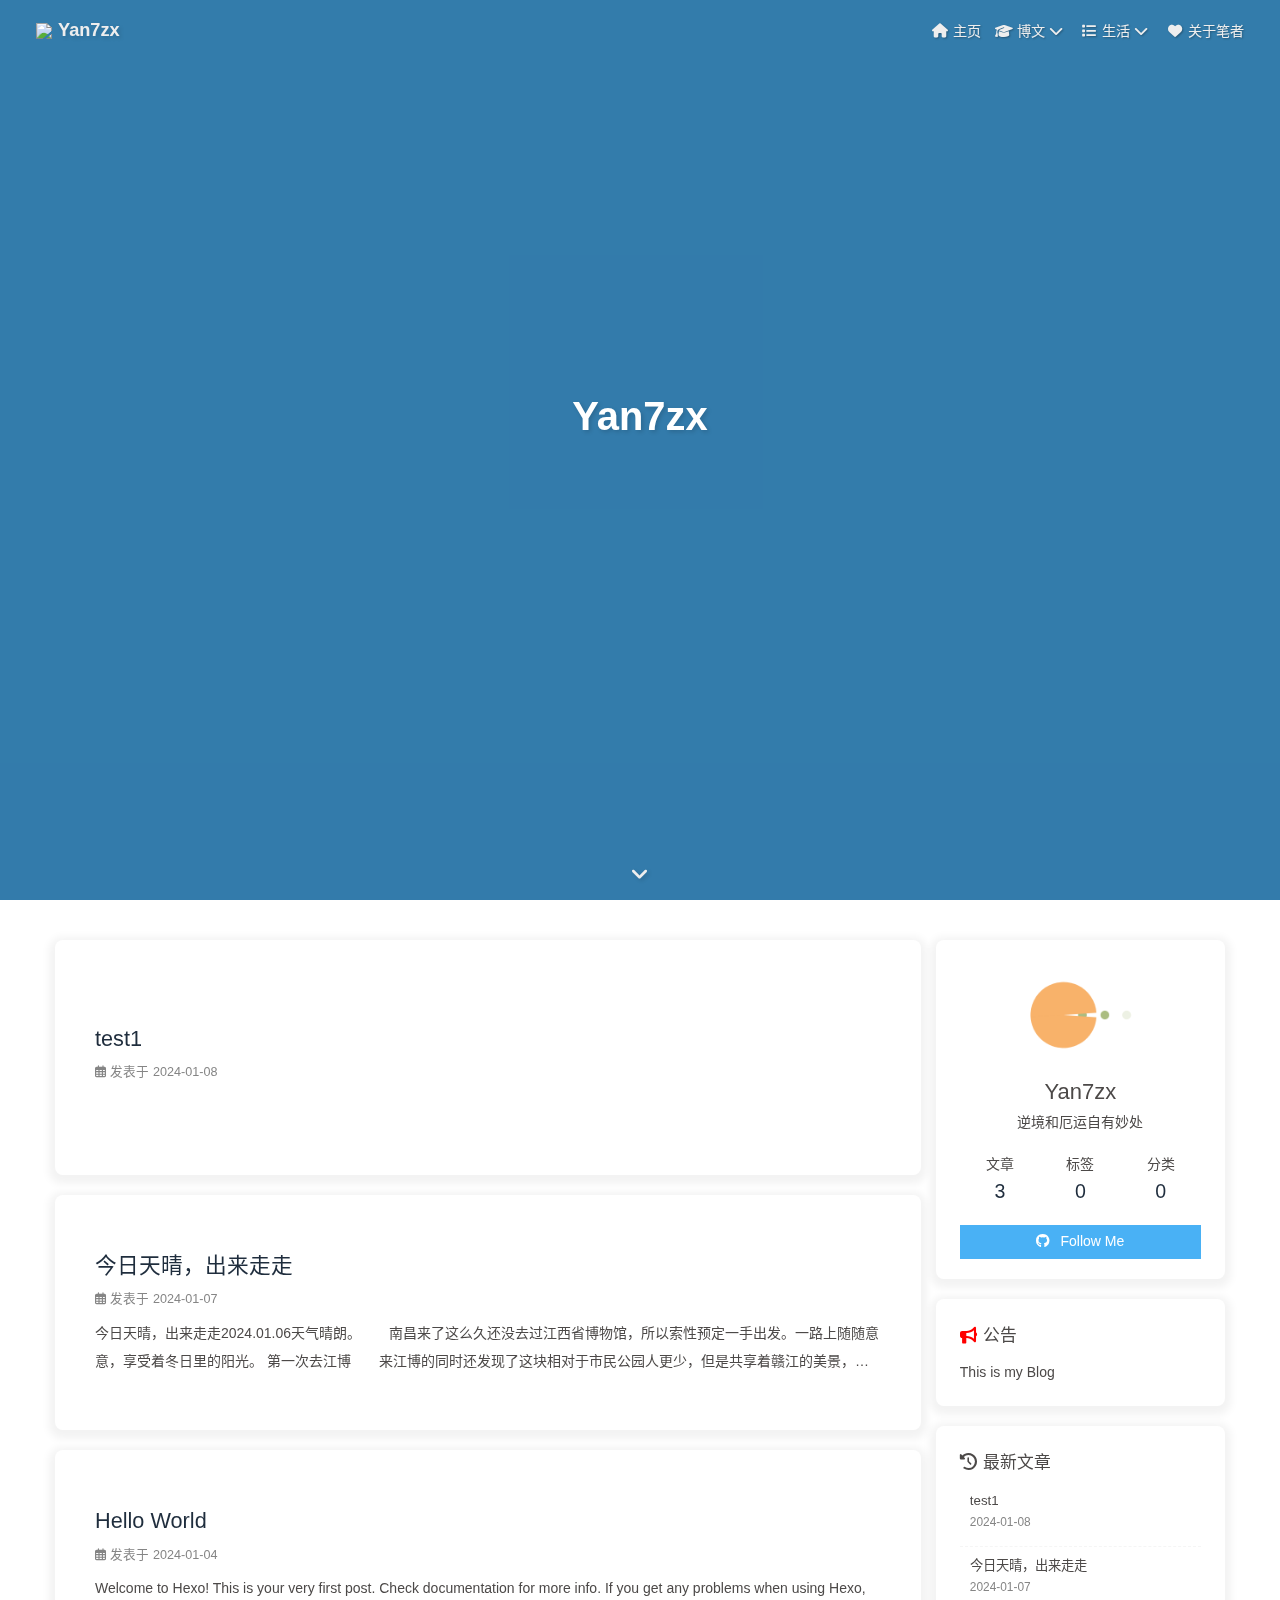
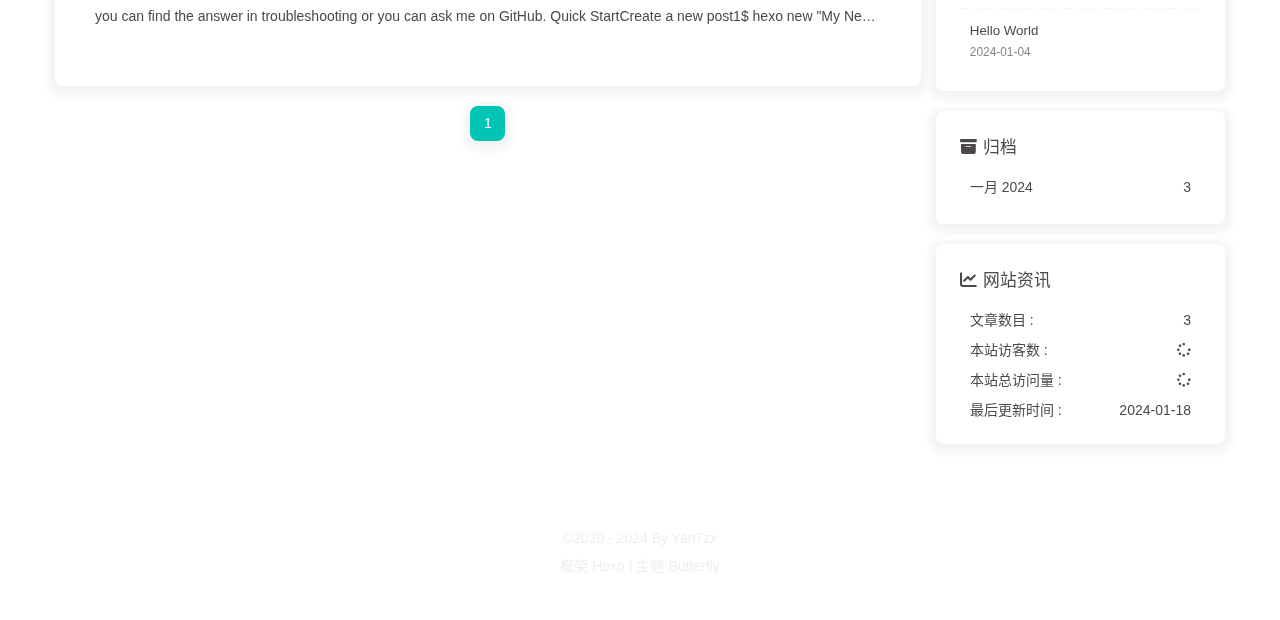
==== commit f17fc485: "Site updated: 2024-01-18 21:45:05" ====
--- a/index.html
+++ b/index.html
@@ -53,7 +53,7 @@
   isHome: true,
   isHighlightShrink: false,
   isToc: false,
-  postUpdate: '2024-01-16 17:17:02'
+  postUpdate: '2024-01-18 21:45:03'
 }</script><script>(win=>{
       win.saveToLocal = {
         set: (key, value, ttl) => {
@@ -151,8 +151,8 @@
       }
       detectApple()
     })(window)</script><link rel="stylesheet" href="/css/myStyle.css"><meta name="generator" content="Hexo 7.0.0"></head><body><div id="web_bg"></div><div id="sidebar"><div id="menu-mask"></div><div id="sidebar-menus"><div class="avatar-img is-center"><img src="/image/userface.jpg" onerror="onerror=null;src='/img/friend_404.gif'" alt="avatar"/></div><div class="sidebar-site-data site-data is-center"><a href="/archives/"><div class="headline">文章</div><div class="length-num">3</div></a><a href="/tags/"><div class="headline">标签</div><div class="length-num">0</div></a><a href="/categories/"><div class="headline">分类</div><div class="length-num">0</div></a></div><hr class="custom-hr"/><div class="menus_items"><div class="menus_item"><a class="site-page" href="/"><i class="fa-fw fas fa-home"></i><span> 主页</span></a></div><div class="menus_item"><a class="site-page group" href="javascript:void(0);"><i class="fa-fw fa fa-graduation-cap"></i><span> 博文</span><i class="fas fa-chevron-down"></i></a><ul class="menus_item_child"><li><a class="site-page child" href="/categories/"><i class="fa-fw fa fa-archive"></i><span> 分类</span></a></li><li><a class="site-page child" href="/tags/"><i class="fa-fw fa fa-tags"></i><span> 标签</span></a></li><li><a class="site-page child" href="/archives/"><i class="fa-fw fa fa-folder-open"></i><span> 归档</span></a></li></ul></div><div class="menus_item"><a class="site-page group" href="javascript:void(0);"><i class="fa-fw fas fa-list"></i><span> 生活</span><i class="fas fa-chevron-down"></i></a><ul class="menus_item_child"><li><a class="site-page child" href="/shuoshuo/"><i class="fa-fw fa fa-comments-o"></i><span> 分享</span></a></li><li><a class="site-page child" href="/movies/"><i class="fa-fw fas fa-video"></i><span> 影视</span></a></li></ul></div><div class="menus_item"><a class="site-page" href="/about/"><i class="fa-fw fas fa-heart"></i><span> 关于笔者</span></a></div></div></div></div><div class="page" id="body-wrap"><header class="full_page" id="page-header" style="background-image: url('/image/topimage.png')"><nav id="nav"><span id="blog-info"><a href="/" title="Yan7zx"><img class="site-icon" src="/image/userface.jpg"/><span class="site-name">Yan7zx</span></a></span><div id="menus"><div class="menus_items"><div class="menus_item"><a class="site-page" href="/"><i class="fa-fw fas fa-home"></i><span> 主页</span></a></div><div class="menus_item"><a class="site-page group" href="javascript:void(0);"><i class="fa-fw fa fa-graduation-cap"></i><span> 博文</span><i class="fas fa-chevron-down"></i></a><ul class="menus_item_child"><li><a class="site-page child" href="/categories/"><i class="fa-fw fa fa-archive"></i><span> 分类</span></a></li><li><a class="site-page child" href="/tags/"><i class="fa-fw fa fa-tags"></i><span> 标签</span></a></li><li><a class="site-page child" href="/archives/"><i class="fa-fw fa fa-folder-open"></i><span> 归档</span></a></li></ul></div><div class="menus_item"><a class="site-page group" href="javascript:void(0);"><i class="fa-fw fas fa-list"></i><span> 生活</span><i class="fas fa-chevron-down"></i></a><ul class="menus_item_child"><li><a class="site-page child" href="/shuoshuo/"><i class="fa-fw fa fa-comments-o"></i><span> 分享</span></a></li><li><a class="site-page child" href="/movies/"><i class="fa-fw fas fa-video"></i><span> 影视</span></a></li></ul></div><div class="menus_item"><a class="site-page" href="/about/"><i class="fa-fw fas fa-heart"></i><span> 关于笔者</span></a></div></div><div id="toggle-menu"><a class="site-page" href="javascript:void(0);"><i class="fas fa-bars fa-fw"></i></a></div></div></nav><div id="site-info"><h1 id="site-title">Yan7zx</h1></div><div id="scroll-down"><i class="fas fa-angle-down scroll-down-effects"></i></div></header><main class="layout" id="content-inner"><div class="recent-posts" id="recent-posts"><div class="recent-post-item"><div class="recent-post-info no-cover"><a class="article-title" href="/2024/01/08/test1/" title="test1">test1</a><div class="article-meta-wrap"><span class="post-meta-date"><i class="far fa-calendar-alt"></i><span class="article-meta-label">发表于</span><time datetime="2024-01-08T13:57:30.000Z" title="发表于 2024-01-08 21:57:30">2024-01-08</time></span></div><div class="content"></div></div></div><div class="recent-post-item"><div class="recent-post-info no-cover"><a class="article-title" href="/2024/01/07/%E4%BB%8A%E6%97%A5%E5%A4%A9%E6%99%B4%EF%BC%8C%E5%87%BA%E6%9D%A5%E8%B5%B0%E8%B5%B0/" title="今日天晴，出来走走">今日天晴，出来走走</a><div class="article-meta-wrap"><span class="post-meta-date"><i class="far fa-calendar-alt"></i><span class="article-meta-label">发表于</span><time datetime="2024-01-06T18:16:15.000Z" title="发表于 2024-01-07 02:16:15">2024-01-07</time></span></div><div class="content">今日天晴，出来走走2024.01.06天气晴朗。&emsp;&emsp;南昌来了这么久还没去过江西省博物馆，所以索性预定一手出发。一路上随随意意，享受着冬日里的阳光。
-第一次去江博&emsp;&emsp;来江博的同时还发现了这块相对于市民公园人更少，但是共享着赣江的美景，一座人行天桥横跨在博物馆和赣江边。如果有无人机的同学来这应该挺喜欢的，天然的塔台。🤒&emsp;&emsp;这次随便逛了下里面的展厅，总结而言看到了青铜器、景德镇瓷器等器物。想看下古代服饰没找到，也不知道是不是没找对展厅。对服装感兴趣还是最近买秋冬装看了太多衣服，所以好奇古人对服装的审美。以下分享两个镇馆之宝。  
-吃点什么神奇的路线</div></div></div><div class="recent-post-item"><div class="recent-post-info no-cover"><a class="article-title" href="/2024/01/04/hello-world/" title="Hello World">Hello World</a><div class="article-meta-wrap"><span class="post-meta-date"><i class="far fa-calendar-alt"></i><span class="article-meta-label">发表于</span><time datetime="2024-01-03T17:55:05.875Z" title="发表于 2024-01-04 01:55:05">2024-01-04</time></span></div><div class="content">Welcome to Hexo! This is your very first post. Check documentation for more info. If you get any problems when using Hexo, you can find the answer in troubleshooting or you can ask me on GitHub.
+第一次去江博&emsp;&emsp;来江博的同时还发现了这块相对于市民公园人更少，但是共享着赣江的美景，一座人行天桥横跨在博物馆和赣江边。如果有无人机的同学来这应该挺喜欢的，天然的塔台。🤒&emsp;&emsp;这次随便逛了下里面的展厅，总结而言看到了青铜器、景德镇瓷器等器物。想看下古代服饰没找到，也不知道是不是没找对展厅。对服装感兴趣还是最近买秋冬装看了太多衣服，所以好奇古人对服装的审美。以下分享两个镇馆之宝。 
+吃点什么&emsp;&emsp;看完展会找吃的。为了图快点吃上饭，又是一次在金街和八一馆的选择。其实更想去类似小学门口的小商贩吃点地道水煮之类的，只不过目前太饿了。&emsp;&emsp;这次选择去八一馆了，其实没有确定的餐馆，就是直接到了八一馆。到了之后发现还是要么珠宝街，要么羊子巷..后来某人发现了一家团购炒菜馆子，距离900米。索性去试试鲜。这家试过了，味道是不错的，辣椒炒肉基本都是瘦肉，去馆子吃炒肉 ...</div></div></div><div class="recent-post-item"><div class="recent-post-info no-cover"><a class="article-title" href="/2024/01/04/hello-world/" title="Hello World">Hello World</a><div class="article-meta-wrap"><span class="post-meta-date"><i class="far fa-calendar-alt"></i><span class="article-meta-label">发表于</span><time datetime="2024-01-03T17:55:05.875Z" title="发表于 2024-01-04 01:55:05">2024-01-04</time></span></div><div class="content">Welcome to Hexo! This is your very first post. Check documentation for more info. If you get any problems when using Hexo, you can find the answer in troubleshooting or you can ask me on GitHub.
 Quick StartCreate a new post1$ hexo new &quot;My New Post&quot;
 
 More info: Writing
@@ -165,4 +165,4 @@
 Deploy to remote sites1$ hexo deploy
 
 More info: Deployment
-</div></div></div><nav id="pagination"><div class="pagination"><span class="page-number current">1</span></div></nav></div><div class="aside-content" id="aside-content"><div class="card-widget card-info"><div class="is-center"><div class="avatar-img"><img src="/image/userface.jpg" onerror="this.onerror=null;this.src='/img/friend_404.gif'" alt="avatar"/></div><div class="author-info__name">Yan7zx</div><div class="author-info__description">逆境和厄运自有妙处</div></div><div class="card-info-data site-data is-center"><a href="/archives/"><div class="headline">文章</div><div class="length-num">3</div></a><a href="/tags/"><div class="headline">标签</div><div class="length-num">0</div></a><a href="/categories/"><div class="headline">分类</div><div class="length-num">0</div></a></div><a id="card-info-btn" target="_blank" rel="noopener" href="https://github.com/xxxxxx"><i class="fab fa-github"></i><span>Follow Me</span></a></div><div class="card-widget card-announcement"><div class="item-headline"><i class="fas fa-bullhorn fa-shake"></i><span>公告</span></div><div class="announcement_content">This is my Blog</div></div><div class="sticky_layout"><div class="card-widget card-recent-post"><div class="item-headline"><i class="fas fa-history"></i><span>最新文章</span></div><div class="aside-list"><div class="aside-list-item no-cover"><div class="content"><a class="title" href="/2024/01/08/test1/" title="test1">test1</a><time datetime="2024-01-08T13:57:30.000Z" title="发表于 2024-01-08 21:57:30">2024-01-08</time></div></div><div class="aside-list-item no-cover"><div class="content"><a class="title" href="/2024/01/07/%E4%BB%8A%E6%97%A5%E5%A4%A9%E6%99%B4%EF%BC%8C%E5%87%BA%E6%9D%A5%E8%B5%B0%E8%B5%B0/" title="今日天晴，出来走走">今日天晴，出来走走</a><time datetime="2024-01-06T18:16:15.000Z" title="发表于 2024-01-07 02:16:15">2024-01-07</time></div></div><div class="aside-list-item no-cover"><div class="content"><a class="title" href="/2024/01/04/hello-world/" title="Hello World">Hello World</a><time datetime="2024-01-03T17:55:05.875Z" title="发表于 2024-01-04 01:55:05">2024-01-04</time></div></div></div></div><div class="card-widget card-archives"><div class="item-headline"><i class="fas fa-archive"></i><span>归档</span></div><ul class="card-archive-list"><li class="card-archive-list-item"><a class="card-archive-list-link" href="/archives/2024/01/"><span class="card-archive-list-date">一月 2024</span><span class="card-archive-list-count">3</span></a></li></ul></div><div class="card-widget card-webinfo"><div class="item-headline"><i class="fas fa-chart-line"></i><span>网站资讯</span></div><div class="webinfo"><div class="webinfo-item"><div class="item-name">文章数目 :</div><div class="item-count">3</div></div><div class="webinfo-item"><div class="item-name">本站访客数 :</div><div class="item-count" id="busuanzi_value_site_uv"><i class="fa-solid fa-spinner fa-spin"></i></div></div><div class="webinfo-item"><div class="item-name">本站总访问量 :</div><div class="item-count" id="busuanzi_value_site_pv"><i class="fa-solid fa-spinner fa-spin"></i></div></div><div class="webinfo-item"><div class="item-name">最后更新时间 :</div><div class="item-count" id="last-push-date" data-lastPushDate="2024-01-16T09:17:02.936Z"><i class="fa-solid fa-spinner fa-spin"></i></div></div></div></div></div></div></main><footer id="footer"><div id="footer-wrap"><div class="copyright">&copy;2020 - 2024 By Yan7zx</div><div class="framework-info"><span>框架 </span><a target="_blank" rel="noopener" href="https://hexo.io">Hexo</a><span class="footer-separator">|</span><span>主题 </span><a target="_blank" rel="noopener" href="https://github.com/jerryc127/hexo-theme-butterfly">Butterfly</a></div></div></footer></div><div id="rightside"><div id="rightside-config-hide"><button id="darkmode" type="button" title="浅色和深色模式转换"><i class="fas fa-adjust"></i></button><button id="hide-aside-btn" type="button" title="单栏和双栏切换"><i class="fas fa-arrows-alt-h"></i></button></div><div id="rightside-config-show"><button id="rightside-config" type="button" title="设置"><i class="fas fa-cog fa-spin"></i></button><button id="go-up" type="button" title="回到顶部"><span class="scroll-percent"></span><i class="fas fa-arrow-up"></i></button></div></div><div><script src="/js/utils.js?v=4.12.0"></script><script src="/js/main.js?v=4.12.0"></script><script src="https://cdn.jsdelivr.net/npm/@fancyapps/ui@5.0.32/dist/fancybox/fancybox.umd.min.js"></script><div class="js-pjax"></div><script async data-pjax src="//busuanzi.ibruce.info/busuanzi/2.3/busuanzi.pure.mini.js"></script></div></body></html>+</div></div></div><nav id="pagination"><div class="pagination"><span class="page-number current">1</span></div></nav></div><div class="aside-content" id="aside-content"><div class="card-widget card-info"><div class="is-center"><div class="avatar-img"><img src="/image/userface.jpg" onerror="this.onerror=null;this.src='/img/friend_404.gif'" alt="avatar"/></div><div class="author-info__name">Yan7zx</div><div class="author-info__description">逆境和厄运自有妙处</div></div><div class="card-info-data site-data is-center"><a href="/archives/"><div class="headline">文章</div><div class="length-num">3</div></a><a href="/tags/"><div class="headline">标签</div><div class="length-num">0</div></a><a href="/categories/"><div class="headline">分类</div><div class="length-num">0</div></a></div><a id="card-info-btn" target="_blank" rel="noopener" href="https://github.com/xxxxxx"><i class="fab fa-github"></i><span>Follow Me</span></a></div><div class="card-widget card-announcement"><div class="item-headline"><i class="fas fa-bullhorn fa-shake"></i><span>公告</span></div><div class="announcement_content">This is my Blog</div></div><div class="sticky_layout"><div class="card-widget card-recent-post"><div class="item-headline"><i class="fas fa-history"></i><span>最新文章</span></div><div class="aside-list"><div class="aside-list-item no-cover"><div class="content"><a class="title" href="/2024/01/08/test1/" title="test1">test1</a><time datetime="2024-01-08T13:57:30.000Z" title="发表于 2024-01-08 21:57:30">2024-01-08</time></div></div><div class="aside-list-item no-cover"><div class="content"><a class="title" href="/2024/01/07/%E4%BB%8A%E6%97%A5%E5%A4%A9%E6%99%B4%EF%BC%8C%E5%87%BA%E6%9D%A5%E8%B5%B0%E8%B5%B0/" title="今日天晴，出来走走">今日天晴，出来走走</a><time datetime="2024-01-06T18:16:15.000Z" title="发表于 2024-01-07 02:16:15">2024-01-07</time></div></div><div class="aside-list-item no-cover"><div class="content"><a class="title" href="/2024/01/04/hello-world/" title="Hello World">Hello World</a><time datetime="2024-01-03T17:55:05.875Z" title="发表于 2024-01-04 01:55:05">2024-01-04</time></div></div></div></div><div class="card-widget card-archives"><div class="item-headline"><i class="fas fa-archive"></i><span>归档</span></div><ul class="card-archive-list"><li class="card-archive-list-item"><a class="card-archive-list-link" href="/archives/2024/01/"><span class="card-archive-list-date">一月 2024</span><span class="card-archive-list-count">3</span></a></li></ul></div><div class="card-widget card-webinfo"><div class="item-headline"><i class="fas fa-chart-line"></i><span>网站资讯</span></div><div class="webinfo"><div class="webinfo-item"><div class="item-name">文章数目 :</div><div class="item-count">3</div></div><div class="webinfo-item"><div class="item-name">本站访客数 :</div><div class="item-count" id="busuanzi_value_site_uv"><i class="fa-solid fa-spinner fa-spin"></i></div></div><div class="webinfo-item"><div class="item-name">本站总访问量 :</div><div class="item-count" id="busuanzi_value_site_pv"><i class="fa-solid fa-spinner fa-spin"></i></div></div><div class="webinfo-item"><div class="item-name">最后更新时间 :</div><div class="item-count" id="last-push-date" data-lastPushDate="2024-01-18T13:45:03.831Z"><i class="fa-solid fa-spinner fa-spin"></i></div></div></div></div></div></div></main><footer id="footer"><div id="footer-wrap"><div class="copyright">&copy;2020 - 2024 By Yan7zx</div><div class="framework-info"><span>框架 </span><a target="_blank" rel="noopener" href="https://hexo.io">Hexo</a><span class="footer-separator">|</span><span>主题 </span><a target="_blank" rel="noopener" href="https://github.com/jerryc127/hexo-theme-butterfly">Butterfly</a></div></div></footer></div><div id="rightside"><div id="rightside-config-hide"><button id="darkmode" type="button" title="浅色和深色模式转换"><i class="fas fa-adjust"></i></button><button id="hide-aside-btn" type="button" title="单栏和双栏切换"><i class="fas fa-arrows-alt-h"></i></button></div><div id="rightside-config-show"><button id="rightside-config" type="button" title="设置"><i class="fas fa-cog fa-spin"></i></button><button id="go-up" type="button" title="回到顶部"><span class="scroll-percent"></span><i class="fas fa-arrow-up"></i></button></div></div><div><script src="/js/utils.js?v=4.12.0"></script><script src="/js/main.js?v=4.12.0"></script><script src="https://cdn.jsdelivr.net/npm/@fancyapps/ui@5.0.32/dist/fancybox/fancybox.umd.min.js"></script><div class="js-pjax"></div><script async data-pjax src="//busuanzi.ibruce.info/busuanzi/2.3/busuanzi.pure.mini.js"></script></div></body></html>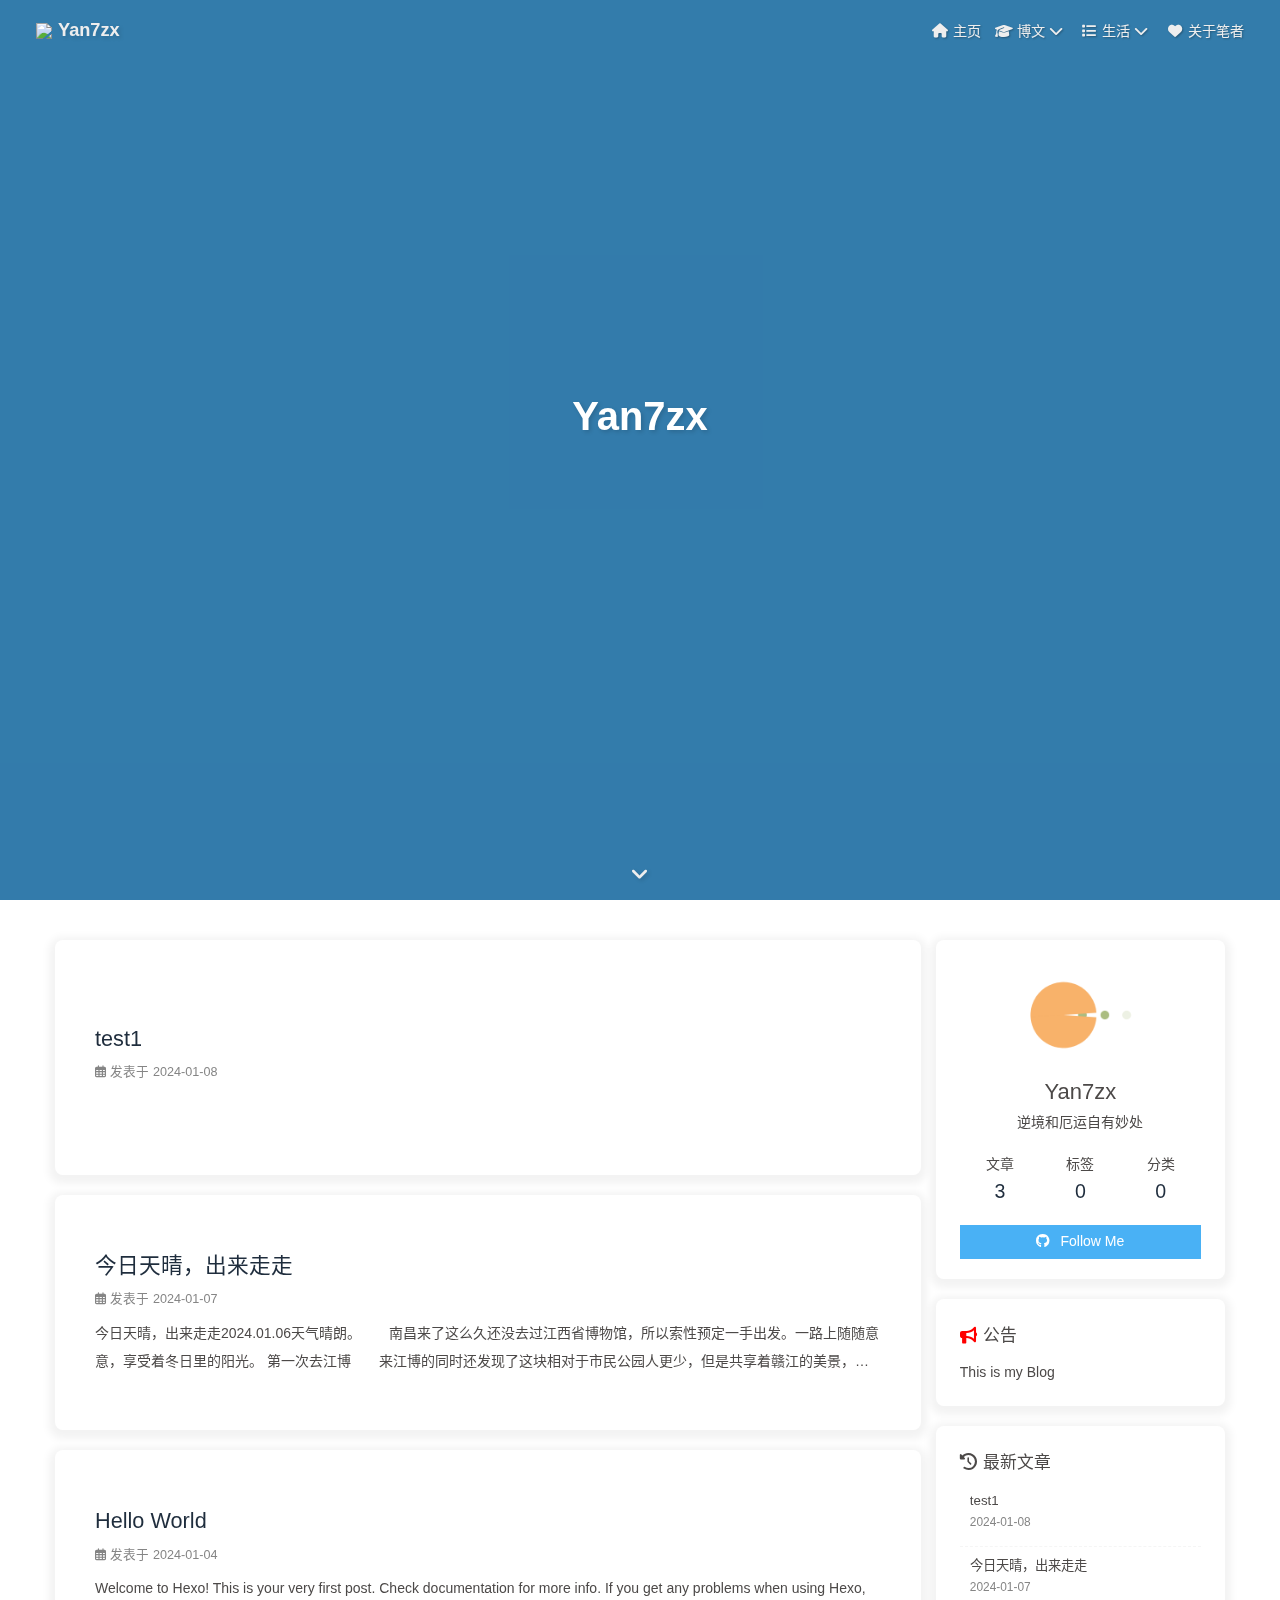
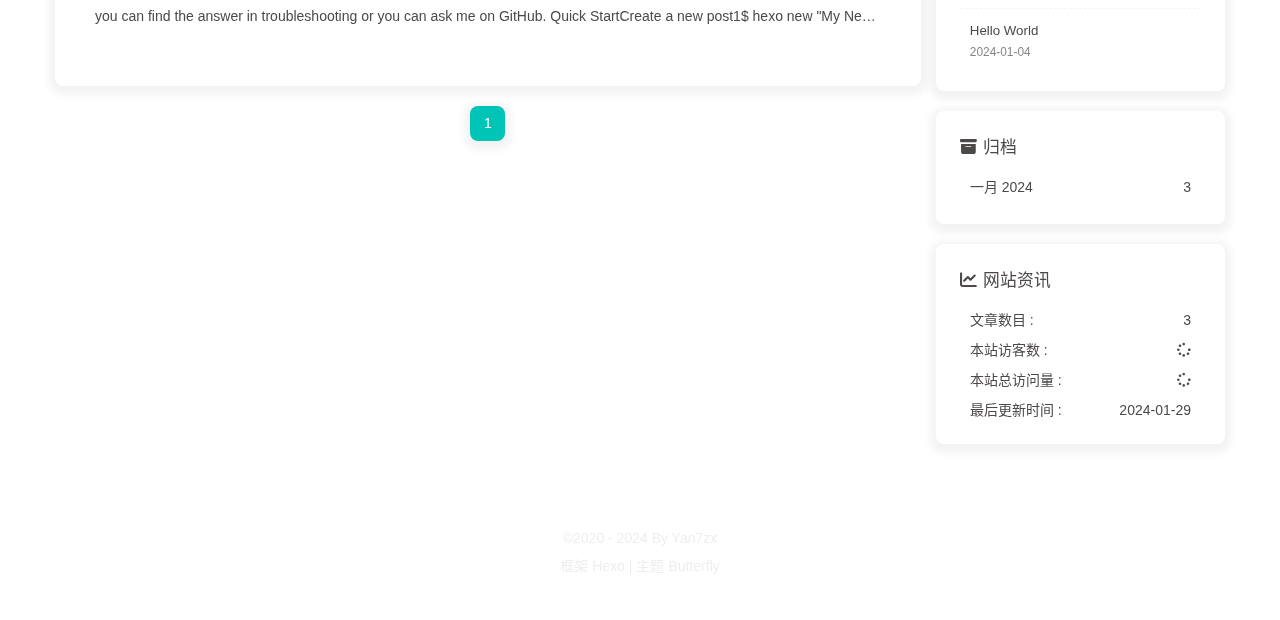
==== commit 6fb536ee: "Site updated: 2024-01-29 12:20:50" ====
--- a/index.html
+++ b/index.html
@@ -53,7 +53,7 @@
   isHome: true,
   isHighlightShrink: false,
   isToc: false,
-  postUpdate: '2024-01-18 21:45:03'
+  postUpdate: '2024-01-29 12:20:48'
 }</script><script>(win=>{
       win.saveToLocal = {
         set: (key, value, ttl) => {
@@ -165,4 +165,4 @@
 Deploy to remote sites1$ hexo deploy
 
 More info: Deployment
-</div></div></div><nav id="pagination"><div class="pagination"><span class="page-number current">1</span></div></nav></div><div class="aside-content" id="aside-content"><div class="card-widget card-info"><div class="is-center"><div class="avatar-img"><img src="/image/userface.jpg" onerror="this.onerror=null;this.src='/img/friend_404.gif'" alt="avatar"/></div><div class="author-info__name">Yan7zx</div><div class="author-info__description">逆境和厄运自有妙处</div></div><div class="card-info-data site-data is-center"><a href="/archives/"><div class="headline">文章</div><div class="length-num">3</div></a><a href="/tags/"><div class="headline">标签</div><div class="length-num">0</div></a><a href="/categories/"><div class="headline">分类</div><div class="length-num">0</div></a></div><a id="card-info-btn" target="_blank" rel="noopener" href="https://github.com/xxxxxx"><i class="fab fa-github"></i><span>Follow Me</span></a></div><div class="card-widget card-announcement"><div class="item-headline"><i class="fas fa-bullhorn fa-shake"></i><span>公告</span></div><div class="announcement_content">This is my Blog</div></div><div class="sticky_layout"><div class="card-widget card-recent-post"><div class="item-headline"><i class="fas fa-history"></i><span>最新文章</span></div><div class="aside-list"><div class="aside-list-item no-cover"><div class="content"><a class="title" href="/2024/01/08/test1/" title="test1">test1</a><time datetime="2024-01-08T13:57:30.000Z" title="发表于 2024-01-08 21:57:30">2024-01-08</time></div></div><div class="aside-list-item no-cover"><div class="content"><a class="title" href="/2024/01/07/%E4%BB%8A%E6%97%A5%E5%A4%A9%E6%99%B4%EF%BC%8C%E5%87%BA%E6%9D%A5%E8%B5%B0%E8%B5%B0/" title="今日天晴，出来走走">今日天晴，出来走走</a><time datetime="2024-01-06T18:16:15.000Z" title="发表于 2024-01-07 02:16:15">2024-01-07</time></div></div><div class="aside-list-item no-cover"><div class="content"><a class="title" href="/2024/01/04/hello-world/" title="Hello World">Hello World</a><time datetime="2024-01-03T17:55:05.875Z" title="发表于 2024-01-04 01:55:05">2024-01-04</time></div></div></div></div><div class="card-widget card-archives"><div class="item-headline"><i class="fas fa-archive"></i><span>归档</span></div><ul class="card-archive-list"><li class="card-archive-list-item"><a class="card-archive-list-link" href="/archives/2024/01/"><span class="card-archive-list-date">一月 2024</span><span class="card-archive-list-count">3</span></a></li></ul></div><div class="card-widget card-webinfo"><div class="item-headline"><i class="fas fa-chart-line"></i><span>网站资讯</span></div><div class="webinfo"><div class="webinfo-item"><div class="item-name">文章数目 :</div><div class="item-count">3</div></div><div class="webinfo-item"><div class="item-name">本站访客数 :</div><div class="item-count" id="busuanzi_value_site_uv"><i class="fa-solid fa-spinner fa-spin"></i></div></div><div class="webinfo-item"><div class="item-name">本站总访问量 :</div><div class="item-count" id="busuanzi_value_site_pv"><i class="fa-solid fa-spinner fa-spin"></i></div></div><div class="webinfo-item"><div class="item-name">最后更新时间 :</div><div class="item-count" id="last-push-date" data-lastPushDate="2024-01-18T13:45:03.831Z"><i class="fa-solid fa-spinner fa-spin"></i></div></div></div></div></div></div></main><footer id="footer"><div id="footer-wrap"><div class="copyright">&copy;2020 - 2024 By Yan7zx</div><div class="framework-info"><span>框架 </span><a target="_blank" rel="noopener" href="https://hexo.io">Hexo</a><span class="footer-separator">|</span><span>主题 </span><a target="_blank" rel="noopener" href="https://github.com/jerryc127/hexo-theme-butterfly">Butterfly</a></div></div></footer></div><div id="rightside"><div id="rightside-config-hide"><button id="darkmode" type="button" title="浅色和深色模式转换"><i class="fas fa-adjust"></i></button><button id="hide-aside-btn" type="button" title="单栏和双栏切换"><i class="fas fa-arrows-alt-h"></i></button></div><div id="rightside-config-show"><button id="rightside-config" type="button" title="设置"><i class="fas fa-cog fa-spin"></i></button><button id="go-up" type="button" title="回到顶部"><span class="scroll-percent"></span><i class="fas fa-arrow-up"></i></button></div></div><div><script src="/js/utils.js?v=4.12.0"></script><script src="/js/main.js?v=4.12.0"></script><script src="https://cdn.jsdelivr.net/npm/@fancyapps/ui@5.0.32/dist/fancybox/fancybox.umd.min.js"></script><div class="js-pjax"></div><script async data-pjax src="//busuanzi.ibruce.info/busuanzi/2.3/busuanzi.pure.mini.js"></script></div></body></html>+</div></div></div><nav id="pagination"><div class="pagination"><span class="page-number current">1</span></div></nav></div><div class="aside-content" id="aside-content"><div class="card-widget card-info"><div class="is-center"><div class="avatar-img"><img src="/image/userface.jpg" onerror="this.onerror=null;this.src='/img/friend_404.gif'" alt="avatar"/></div><div class="author-info__name">Yan7zx</div><div class="author-info__description">逆境和厄运自有妙处</div></div><div class="card-info-data site-data is-center"><a href="/archives/"><div class="headline">文章</div><div class="length-num">3</div></a><a href="/tags/"><div class="headline">标签</div><div class="length-num">0</div></a><a href="/categories/"><div class="headline">分类</div><div class="length-num">0</div></a></div><a id="card-info-btn" target="_blank" rel="noopener" href="https://github.com/xxxxxx"><i class="fab fa-github"></i><span>Follow Me</span></a></div><div class="card-widget card-announcement"><div class="item-headline"><i class="fas fa-bullhorn fa-shake"></i><span>公告</span></div><div class="announcement_content">This is my Blog</div></div><div class="sticky_layout"><div class="card-widget card-recent-post"><div class="item-headline"><i class="fas fa-history"></i><span>最新文章</span></div><div class="aside-list"><div class="aside-list-item no-cover"><div class="content"><a class="title" href="/2024/01/08/test1/" title="test1">test1</a><time datetime="2024-01-08T13:57:30.000Z" title="发表于 2024-01-08 21:57:30">2024-01-08</time></div></div><div class="aside-list-item no-cover"><div class="content"><a class="title" href="/2024/01/07/%E4%BB%8A%E6%97%A5%E5%A4%A9%E6%99%B4%EF%BC%8C%E5%87%BA%E6%9D%A5%E8%B5%B0%E8%B5%B0/" title="今日天晴，出来走走">今日天晴，出来走走</a><time datetime="2024-01-06T18:16:15.000Z" title="发表于 2024-01-07 02:16:15">2024-01-07</time></div></div><div class="aside-list-item no-cover"><div class="content"><a class="title" href="/2024/01/04/hello-world/" title="Hello World">Hello World</a><time datetime="2024-01-03T17:55:05.875Z" title="发表于 2024-01-04 01:55:05">2024-01-04</time></div></div></div></div><div class="card-widget card-archives"><div class="item-headline"><i class="fas fa-archive"></i><span>归档</span></div><ul class="card-archive-list"><li class="card-archive-list-item"><a class="card-archive-list-link" href="/archives/2024/01/"><span class="card-archive-list-date">一月 2024</span><span class="card-archive-list-count">3</span></a></li></ul></div><div class="card-widget card-webinfo"><div class="item-headline"><i class="fas fa-chart-line"></i><span>网站资讯</span></div><div class="webinfo"><div class="webinfo-item"><div class="item-name">文章数目 :</div><div class="item-count">3</div></div><div class="webinfo-item"><div class="item-name">本站访客数 :</div><div class="item-count" id="busuanzi_value_site_uv"><i class="fa-solid fa-spinner fa-spin"></i></div></div><div class="webinfo-item"><div class="item-name">本站总访问量 :</div><div class="item-count" id="busuanzi_value_site_pv"><i class="fa-solid fa-spinner fa-spin"></i></div></div><div class="webinfo-item"><div class="item-name">最后更新时间 :</div><div class="item-count" id="last-push-date" data-lastPushDate="2024-01-29T04:20:48.386Z"><i class="fa-solid fa-spinner fa-spin"></i></div></div></div></div></div></div></main><footer id="footer"><div id="footer-wrap"><div class="copyright">&copy;2020 - 2024 By Yan7zx</div><div class="framework-info"><span>框架 </span><a target="_blank" rel="noopener" href="https://hexo.io">Hexo</a><span class="footer-separator">|</span><span>主题 </span><a target="_blank" rel="noopener" href="https://github.com/jerryc127/hexo-theme-butterfly">Butterfly</a></div></div></footer></div><div id="rightside"><div id="rightside-config-hide"><button id="darkmode" type="button" title="浅色和深色模式转换"><i class="fas fa-adjust"></i></button><button id="hide-aside-btn" type="button" title="单栏和双栏切换"><i class="fas fa-arrows-alt-h"></i></button></div><div id="rightside-config-show"><button id="rightside-config" type="button" title="设置"><i class="fas fa-cog fa-spin"></i></button><button id="go-up" type="button" title="回到顶部"><span class="scroll-percent"></span><i class="fas fa-arrow-up"></i></button></div></div><div><script src="/js/utils.js?v=4.12.0"></script><script src="/js/main.js?v=4.12.0"></script><script src="https://cdn.jsdelivr.net/npm/@fancyapps/ui@5.0.32/dist/fancybox/fancybox.umd.min.js"></script><div class="js-pjax"></div><script async data-pjax src="//busuanzi.ibruce.info/busuanzi/2.3/busuanzi.pure.mini.js"></script></div></body></html>